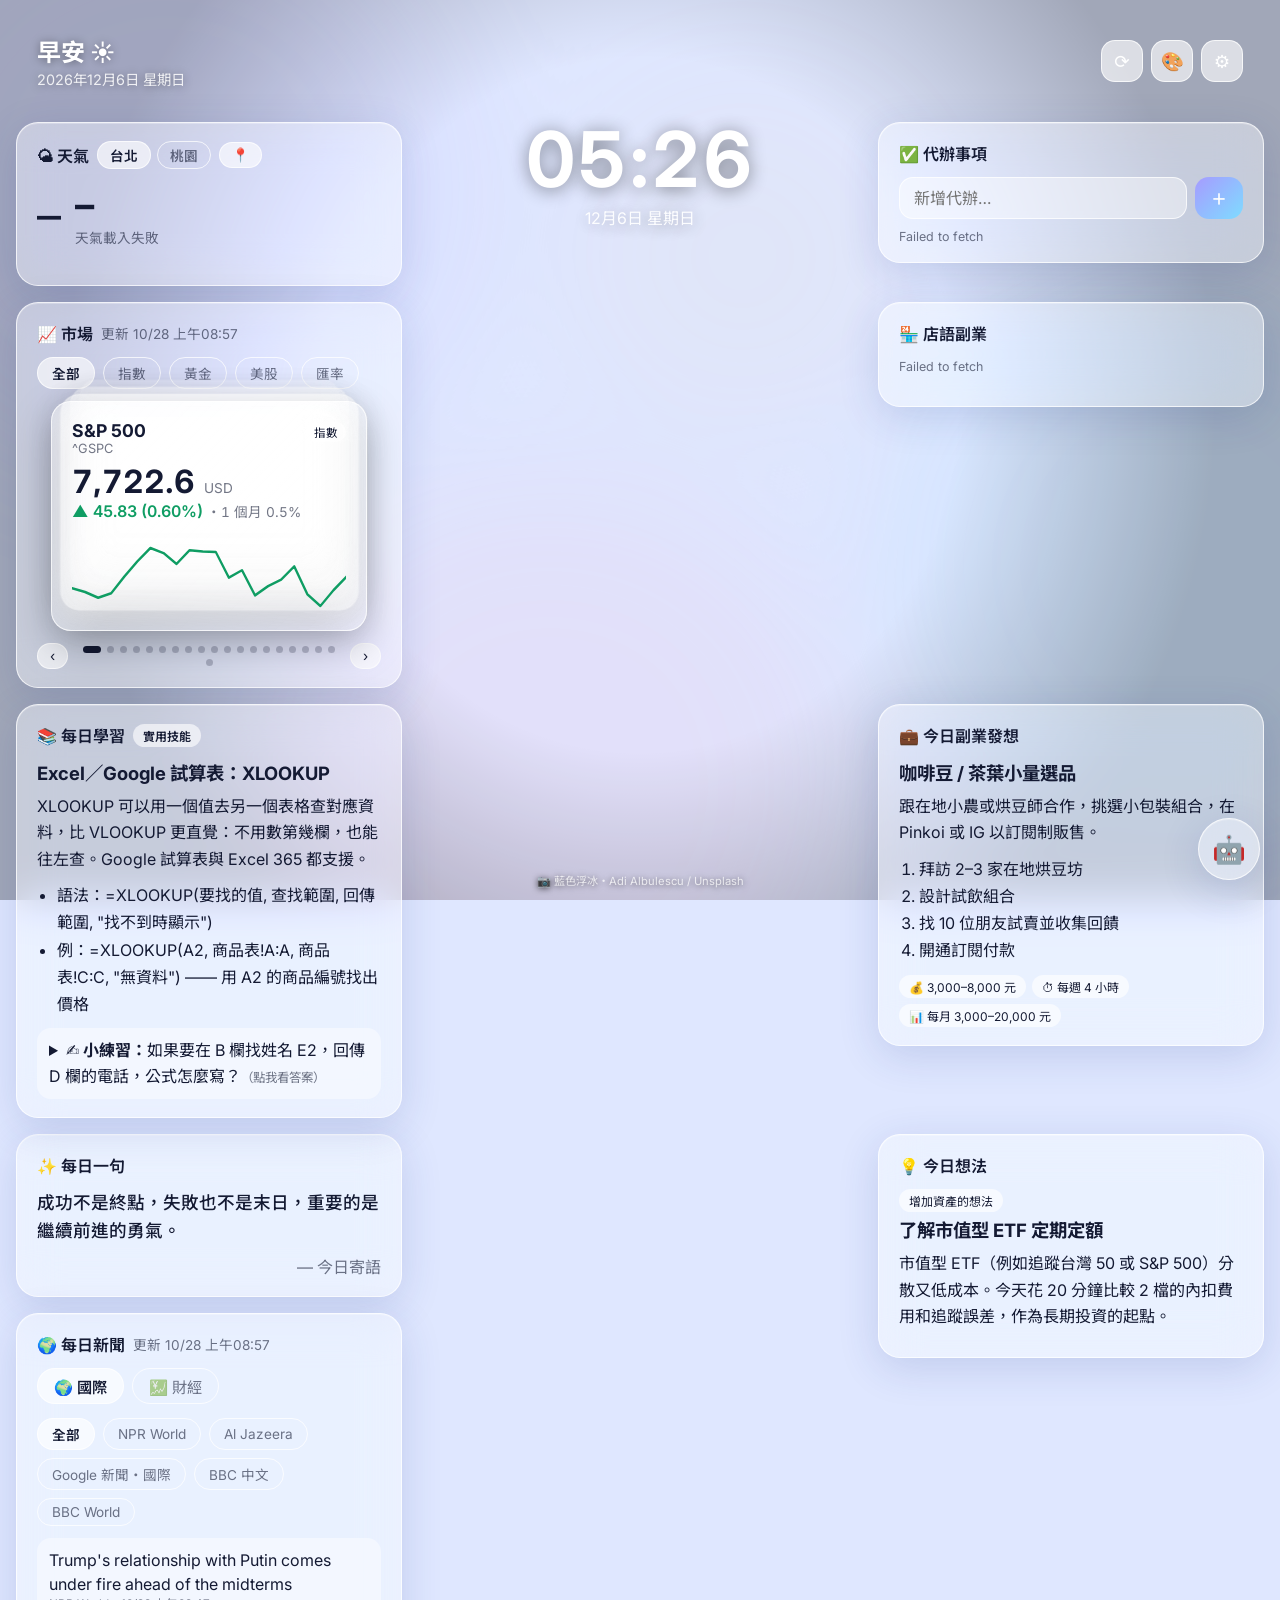
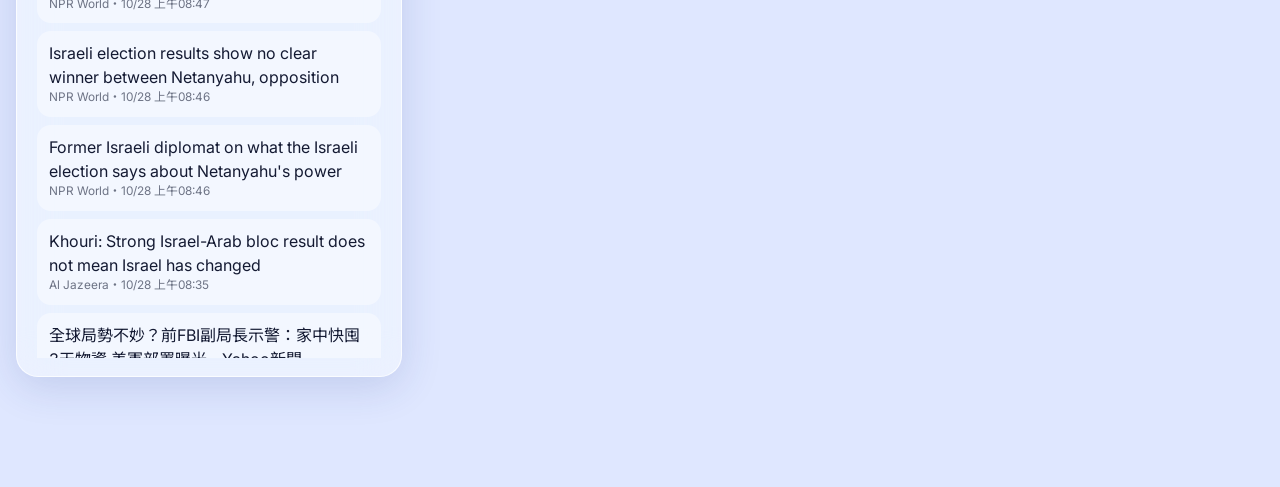
==== index.html @ 13456382 "設定可切換 AI 助手模型，Actions 可用 CLAUDE_MODEL 變數指定模型 Co-Authored-By: Claude Opus 5.5 <noreply@anthropic.com>" ====
<!doctype html>
<html lang="zh-Hant">
<head>
  <meta charset="utf-8">
  <meta name="viewport" content="width=device-width, initial-scale=1, viewport-fit=cover">
  <meta name="theme-color" content="#0f1630">
  <title>生活儀表板</title>
  <link rel="preconnect" href="https://fonts.googleapis.com">
  <link href="https://fonts.googleapis.com/css2?family=Noto+Sans+TC:wght@400;500;700&family=Inter:wght@400;600;700&display=swap" rel="stylesheet">
  <link rel="stylesheet" href="assets/style.css">
  <link rel="manifest" href="manifest.json">
  <meta name="apple-mobile-web-app-capable" content="yes">
  <meta name="apple-mobile-web-app-status-bar-style" content="black-translucent">
  <meta name="apple-mobile-web-app-title" content="生活儀表板">
  <link rel="apple-touch-icon" href="assets/icon.svg">
  <link rel="icon" href="assets/icon.svg" type="image/svg+xml">
  <script>
    // 先套用外觀，避免載入時閃爍
    try {
      const a = JSON.parse(localStorage.getItem("lifedash.appearance") || "{}");
      const d = document.documentElement;
      d.dataset.theme = a.theme || "auto";
      if (a.blur != null) d.style.setProperty("--blur", a.blur + "px");
      if (a.radius != null) d.style.setProperty("--radius", a.radius + "px");
      if (a.motion === false) d.dataset.motion = "off";
      if (a.hidden?.length) d.dataset.hidden = a.hidden.join(" ");
      d.dataset.layout = a.layout || "auto";
    } catch { document.documentElement.dataset.theme = "auto"; }
  </script>
</head>
<body>
  <div class="wall" id="wall" aria-hidden="true"></div>
  <div class="bg" aria-hidden="true"><span></span><span></span><span></span><span></span></div>

  <header class="topbar glass">
    <div>
      <div class="greet" id="greet">早安</div>
      <div class="date" id="today"></div>
    </div>
    <div class="top-actions">
      <button class="icon-btn" id="refreshBtn" title="重新整理">⟳</button>
      <button class="icon-btn" id="themeBtn" title="外觀">🎨</button>
      <button class="icon-btn" id="settingsBtn" title="設定">⚙</button>
    </div>
  </header>

  <main class="grid">
    <!-- 橫式版面中央留白：風景 + 時鐘 -->
    <section class="scene" id="scene">
      <div class="scene-inner">
        <div class="clock" id="clock"></div>
        <div class="scene-date" id="sceneDate"></div>
      </div>
      <a class="credit" id="credit" target="_blank" rel="noopener"></a>
    </section>
    <!-- 每日鼓勵 -->
    <section class="card glass span-2 quote-card" id="quoteCard">
      <div class="card-title">✨ 每日一句</div>
      <blockquote id="quoteText">載入中…</blockquote>
      <div class="quote-author" id="quoteAuthor"></div>
    </section>

    <!-- 天氣 -->
    <section class="card glass" id="weatherCard">
      <div class="card-title">🌤 天氣
        <span class="chips w-cities" id="cityTabs"></span>
        <button class="chip-btn" id="locBtn" title="使用目前位置">📍</button></div>
      <div class="weather-now">
        <div class="w-icon" id="wIcon">–</div>
        <div>
          <div class="w-temp" id="wTemp">–</div>
          <div class="muted" id="wDesc"></div>
        </div>
      </div>
      <div class="w-meta" id="wMeta"></div>
      <div class="w-days" id="wDays"></div>
    </section>

    <!-- 投資：重疊滑動卡片 -->
    <section class="card glass span-2 market-card">
      <div class="card-title">📈 市場 <span class="muted" id="marketTime"></span></div>
      <div class="chips" id="marketTabs"></div>
      <div class="deck" id="deck" tabindex="0" aria-label="市場卡片，左右滑動切換"></div>
      <div class="deck-nav">
        <button class="chip-btn" id="deckPrev">‹</button>
        <div class="dots" id="deckDots"></div>
        <button class="chip-btn" id="deckNext">›</button>
      </div>
    </section>

    <!-- 代辦事項 -->
    <section class="card glass todo-card">
      <div class="card-title">✅ 代辦事項 <span class="muted" id="todoMeta"></span></div>
      <form id="todoForm" class="todo-form">
        <input id="todoInput" placeholder="新增代辦…" autocomplete="off">
        <button type="submit">＋</button>
      </form>
      <ul class="todo-list" id="todoList"></ul>
      <div class="muted small" id="todoHint"></div>
    </section>

    <!-- 店語副業 -->
    <section class="card glass project-card" id="projectCard">
      <div class="card-title">🏪 店語副業 <span class="muted" id="projMeta"></span></div>
      <div id="projBody"><p class="muted">載入中…</p></div>
    </section>

    <!-- 副業 -->
    <section class="card glass" id="hustleCard">
      <div class="card-title">💼 今日副業發想</div>
      <h3 id="hustleTitle">–</h3>
      <p id="hustleSummary"></p>
      <ol class="steps" id="hustleSteps"></ol>
      <div class="tags" id="hustleTags"></div>
    </section>

    <!-- 每日學習 -->
    <section class="card glass learn-card" id="learnCard">
      <div class="card-title">📚 每日學習 <span class="badge" id="learnCat"></span></div>
      <h3 id="learnTitle">–</h3>
      <p id="learnContent"></p>
      <ul class="learn-ex" id="learnExamples"></ul>
      <details class="learn-practice" id="learnPractice" hidden>
        <summary><b>✍️ 小練習：</b><span id="learnQ"></span><span class="muted small">（點我看答案）</span></summary>
        <p id="learnA"></p>
      </details>
    </section>

    <!-- 每日想法 -->
    <section class="card glass" id="ideaCard">
      <div class="card-title">💡 今日想法</div>
      <div class="badge" id="ideaType"></div>
      <h3 id="ideaTitle">–</h3>
      <p id="ideaDetail"></p>
    </section>

    <!-- 新聞 -->
    <section class="card glass span-2 news-card">
      <div class="card-title">🌍 每日新聞 <span class="muted" id="newsTime"></span></div>
      <div class="chips news-cats" id="newsCats"></div>
      <ul class="brief" id="newsBrief"></ul>
      <div class="chips" id="newsTabs"></div>
      <ul class="news-list" id="newsList"></ul>
    </section>
  </main>

  <!-- AI 助手 -->
  <button class="fab glass" id="chatFab" title="AI 助手">🤖</button>
  <aside class="chat glass" id="chatPanel" aria-hidden="true">
    <div class="chat-head">
      <div><b>AI 助手</b> <span class="muted small" id="chatModel"></span></div>
      <div>
        <button class="chip-btn" id="chatClear" title="清除對話">清除</button>
        <button class="chip-btn" id="chatClose">✕</button>
      </div>
    </div>
    <div class="chat-log" id="chatLog"></div>
    <div class="chat-suggest" id="chatSuggest">
      <button>今天有什麼重要新聞？</button>
      <button>幫我新增代辦：週五前繳電費</button>
      <button>建立一個任務給其他 AI：整理本月支出</button>
      <button>黃金最近走勢如何？</button>
    </div>
    <form class="chat-form" id="chatForm">
      <textarea id="chatInput" rows="1" placeholder="問我任何事…（Enter 送出，Shift+Enter 換行）"></textarea>
      <button type="submit" id="chatSend">➤</button>
    </form>
  </aside>

  <!-- 設定 -->
  <dialog class="glass settings" id="settings">
    <form method="dialog" id="settingsForm">
      <h2>設定</h2>
      <p class="muted small">金鑰只存在這台裝置的瀏覽器（localStorage），不會上傳到 GitHub。請只在自己的裝置上使用。</p>
      <label>Anthropic API Key（AI 助手用）
        <input type="password" name="anthropicKey" placeholder="sk-ant-…" autocomplete="off"></label>
      <label>AI 助手模型
        <select name="model" id="modelSelect"></select></label>
      <label>GitHub Token（Fine-grained，需 life-tasks 的 Contents + Issues 讀寫權限）
        <input type="password" name="githubToken" placeholder="github_pat_…" autocomplete="off"></label>
      <label>GitHub 帳號
        <input name="owner"></label>
      <label>代辦 / 任務 Repo
        <input name="tasksRepo"></label>
      <label>天氣城市（例：台北、Tokyo）
        <input name="city"></label>
      <div class="row">
        <button value="cancel" class="ghost">取消</button>
        <button value="save" id="saveSettings">儲存</button>
      </div>
    </form>
  </dialog>

  <!-- 外觀 -->
  <dialog class="glass settings" id="appearance">
    <form method="dialog">
      <h2>🎨 外觀</h2>
      <p class="muted small">點選主題立即預覽，設定會記在這台裝置。</p>
      <div class="theme-grid" id="themeGrid"></div>
      <div class="range-row">玻璃模糊 <input type="range" id="blurRange" min="0" max="40" step="2"> <span id="blurVal"></span></div>
      <div class="range-row">卡片圓角 <input type="range" id="radiusRange" min="6" max="32" step="2"> <span id="radiusVal"></span></div>
      <div class="toggle-row">背景流動動畫 <input type="checkbox" id="motionToggle"></div>
      <h3 style="margin:16px 0 4px;font-size:1rem">背景風景</h3>
      <div class="theme-grid wall-grid" id="wallGrid"></div>
      <h3 style="margin:16px 0 4px;font-size:1rem">版面</h3>
      <div class="chips" id="layoutChips">
        <button type="button" data-l="auto">自動（橫式中央留白）</button>
        <button type="button" data-l="grid">一般格狀</button>
      </div>
      <h3 style="margin:16px 0 4px;font-size:1rem">顯示區塊</h3>
      <div id="sectionToggles"></div>
      <div class="row">
        <button type="button" class="ghost" id="appearanceReset">恢復預設</button>
        <button value="close">完成</button>
      </div>
    </form>
  </dialog>

  <script type="module" src="assets/app.js"></script>
</body>
</html>
---- assets/style.css ----
/* ===== 主題（data-theme 由「外觀」設定切換） ===== */
:root, [data-theme="aurora"] {
  --bg: #0b1026; --text: #f3f5ff; --muted: rgba(235, 240, 255, .62);
  --glass: rgba(255, 255, 255, .09); --glass-strong: rgba(255, 255, 255, .16);
  --border: rgba(255, 255, 255, .22); --shadow: 0 10px 40px rgba(0, 0, 0, .28);
  --panel: rgba(20, 26, 60, .6);
  --up: #3ddc97; --down: #ff6b81; --accent: #8fb3ff;
  --blob1: #6a5cff; --blob2: #00c6ff; --blob3: #ff5fa2; --blob4: #ffb347;
  --radius: 22px; --blur: 22px;
}
[data-theme="frost"] {
  --bg: #dfe7ff; --text: #141a33; --muted: rgba(20, 26, 51, .6);
  --glass: rgba(255, 255, 255, .42); --glass-strong: rgba(255, 255, 255, .62);
  --border: rgba(255, 255, 255, .75); --shadow: 0 10px 40px rgba(40, 60, 140, .16);
  --panel: rgba(255, 255, 255, .7);
  --up: #0f9d63; --down: #d63355; --accent: #3b5bdb;
  --blob1: #a69bff; --blob2: #7fdcff; --blob3: #ffa6c9; --blob4: #ffd59a;
}
[data-theme="sunset"] {
  --bg: #2a0f2e; --text: #fff4ec; --muted: rgba(255, 236, 225, .65);
  --glass: rgba(255, 220, 200, .10); --glass-strong: rgba(255, 220, 200, .18);
  --border: rgba(255, 210, 190, .25); --shadow: 0 10px 40px rgba(40, 0, 20, .35);
  --panel: rgba(60, 20, 50, .6);
  --up: #7ef0b0; --down: #ff7a8a; --accent: #ffc58f;
  --blob1: #ff6a3d; --blob2: #ff2e7e; --blob3: #ffb703; --blob4: #9b5de5;
}
[data-theme="ocean"] {
  --bg: #021c2b; --text: #eafcff; --muted: rgba(220, 245, 255, .62);
  --glass: rgba(180, 240, 255, .08); --glass-strong: rgba(180, 240, 255, .15);
  --border: rgba(170, 235, 255, .22); --shadow: 0 10px 40px rgba(0, 10, 25, .4);
  --panel: rgba(5, 40, 60, .62);
  --up: #4cf0b8; --down: #ff7f96; --accent: #7fe3ff;
  --blob1: #0077b6; --blob2: #00b4d8; --blob3: #2ec4b6; --blob4: #90e0ef;
}
[data-theme="forest"] {
  --bg: #0d1f14; --text: #f0fff3; --muted: rgba(225, 250, 230, .62);
  --glass: rgba(200, 255, 210, .08); --glass-strong: rgba(200, 255, 210, .15);
  --border: rgba(190, 250, 200, .22); --shadow: 0 10px 40px rgba(0, 15, 5, .4);
  --panel: rgba(15, 45, 25, .62);
  --up: #8ef59b; --down: #ff8a80; --accent: #b5f28c;
  --blob1: #2d6a4f; --blob2: #52b788; --blob3: #d4a373; --blob4: #95d5b2;
}
[data-theme="sakura"] {
  --bg: #fde8ef; --text: #3a1f2b; --muted: rgba(58, 31, 43, .6);
  --glass: rgba(255, 255, 255, .45); --glass-strong: rgba(255, 255, 255, .65);
  --border: rgba(255, 255, 255, .8); --shadow: 0 10px 40px rgba(160, 60, 100, .15);
  --panel: rgba(255, 245, 250, .78);
  --up: #138a5e; --down: #c9184a; --accent: #d6336c;
  --blob1: #ffafcc; --blob2: #cdb4db; --blob3: #ffc8dd; --blob4: #bde0fe;
}
[data-theme="mono"] {
  --bg: #0a0a0a; --text: #f5f5f5; --muted: rgba(245, 245, 245, .55);
  --glass: rgba(255, 255, 255, .06); --glass-strong: rgba(255, 255, 255, .12);
  --border: rgba(255, 255, 255, .16); --shadow: 0 10px 40px rgba(0, 0, 0, .5);
  --panel: rgba(25, 25, 25, .7);
  --up: #9be7a5; --down: #ff9c9c; --accent: #e0e0e0;
  --blob1: #3a3a3a; --blob2: #5a5a5a; --blob3: #2a2a2a; --blob4: #777;
}
[data-theme="cyber"] {
  --bg: #07010f; --text: #f4ecff; --muted: rgba(230, 215, 255, .62);
  --glass: rgba(190, 120, 255, .08); --glass-strong: rgba(190, 120, 255, .16);
  --border: rgba(0, 255, 240, .28); --shadow: 0 0 30px rgba(140, 0, 255, .25);
  --panel: rgba(25, 5, 45, .65);
  --up: #00ffa3; --down: #ff2079; --accent: #00f0ff;
  --blob1: #7b2ff7; --blob2: #00f0ff; --blob3: #ff2079; --blob4: #f9f871;
}
/* 「跟隨系統」：淺色模式時用 frost */
@media (prefers-color-scheme: light) {
  [data-theme="auto"] {
    --bg: #dfe7ff; --text: #141a33; --muted: rgba(20, 26, 51, .6);
    --glass: rgba(255, 255, 255, .42); --glass-strong: rgba(255, 255, 255, .62);
    --border: rgba(255, 255, 255, .75); --shadow: 0 10px 40px rgba(40, 60, 140, .16);
    --panel: rgba(255, 255, 255, .7);
    --up: #0f9d63; --down: #d63355; --accent: #3b5bdb;
    --blob1: #a69bff; --blob2: #7fdcff; --blob3: #ffa6c9; --blob4: #ffd59a;
  }
}

* { box-sizing: border-box; }
html, body { margin: 0; }
body {
  font-family: "Inter", "Noto Sans TC", system-ui, sans-serif;
  color: var(--text);
  background: var(--bg);
  min-height: 100vh;
  overflow-x: hidden;
  padding: max(16px, env(safe-area-inset-top)) max(16px, env(safe-area-inset-right)) 110px max(16px, env(safe-area-inset-left));
  transition: background .4s;
}
button, input, textarea { font: inherit; color: inherit; }

/* 動態背景光暈 */
.bg { position: fixed; inset: 0; z-index: -1; overflow: hidden; }
.bg span {
  position: absolute; width: 46vmax; height: 46vmax; border-radius: 50%;
  filter: blur(70px); opacity: .55; animation: float 22s ease-in-out infinite alternate;
}
.bg span:nth-child(1) { background: var(--blob1); top: -12%; left: -10%; }
.bg span:nth-child(2) { background: var(--blob2); top: 30%; right: -15%; animation-delay: -6s; }
.bg span:nth-child(3) { background: var(--blob3); bottom: -20%; left: 20%; animation-delay: -12s; }
.bg span:nth-child(4) { background: var(--blob4); top: 10%; left: 45%; width: 26vmax; height: 26vmax; opacity: .35; animation-delay: -3s; }
@keyframes float {
  0% { transform: translate(0, 0) scale(1); }
  100% { transform: translate(6vw, 4vh) scale(1.12); }
}
@media (prefers-reduced-motion: reduce) { .bg span { animation: none; } }

.glass {
  background: var(--glass);
  border: 1px solid var(--border);
  box-shadow: var(--shadow), inset 0 1px 0 rgba(255,255,255,.25);
  backdrop-filter: blur(var(--blur)) saturate(160%);
  -webkit-backdrop-filter: blur(var(--blur)) saturate(160%);
  border-radius: var(--radius);
}

.topbar {
  max-width: 1200px; margin: 0 auto 16px; padding: 16px 20px;
  display: flex; justify-content: space-between; align-items: center;
}
.greet { font-size: 1.5rem; font-weight: 700; }
.date { color: var(--muted); font-size: .9rem; }
.top-actions { display: flex; gap: 8px; }
.icon-btn {
  width: 42px; height: 42px; border-radius: 14px; border: 1px solid var(--border);
  background: var(--glass-strong); cursor: pointer; font-size: 1.15rem;
}
.icon-btn:hover, .chip-btn:hover { filter: brightness(1.15); }

.grid {
  max-width: 1200px; margin: 0 auto;
  display: grid; gap: 16px;
  grid-template-columns: repeat(3, minmax(0, 1fr));
  grid-auto-flow: row dense;
}
.span-2 { grid-column: span 2; }
/* 大螢幕：4 欄；電腦：3 欄；平板：2 欄；手機：1 欄 */
@media (min-width: 1500px) {
  .grid, .topbar { max-width: 1560px; }
  .grid { grid-template-columns: repeat(4, minmax(0, 1fr)); }
  .market-card, .news-card { grid-column: span 2; }
}
@media (max-width: 1100px) { .grid { grid-template-columns: repeat(2, minmax(0, 1fr)); } }
@media (max-width: 680px) { .grid { grid-template-columns: 1fr; } .span-2 { grid-column: auto; } }
/* 觸控裝置：加大點擊範圍 */
@media (pointer: coarse) {
  .chip-btn, .chips button { padding: 8px 16px; }
  .todo-list input[type=checkbox] { width: 22px; height: 22px; }
  .deck { height: 250px; }
}
/* 平板橫向 / 小筆電：對話視窗稍大 */
@media (min-width: 768px) and (max-width: 1366px) { .chat { width: min(480px, calc(100vw - 40px)); } }

.card { padding: 18px 20px; min-width: 0; }
.card-title { font-weight: 600; margin-bottom: 12px; display: flex; align-items: center; gap: 8px; flex-wrap: wrap; }
.card h3 { margin: 4px 0 8px; font-size: 1.15rem; }
.card p { margin: 0 0 10px; line-height: 1.65; }
.muted { color: var(--muted); font-weight: 400; font-size: .85rem; }
.small { font-size: .78rem; }

.chip-btn {
  border: 1px solid var(--border); background: var(--glass-strong);
  border-radius: 999px; padding: 4px 12px; cursor: pointer; font-size: .85rem;
}
.chips { display: flex; gap: 8px; flex-wrap: wrap; margin-bottom: 12px; }
.chips button {
  border: 1px solid var(--border); background: transparent; border-radius: 999px;
  padding: 5px 14px; cursor: pointer; font-size: .85rem; color: var(--muted);
}
.chips button.active { background: var(--glass-strong); color: var(--text); font-weight: 600; }

/* 每日一句 */
.quote-card blockquote { margin: 0; font-size: 1.35rem; line-height: 1.6; font-weight: 500; }
.quote-author { color: var(--muted); margin-top: 8px; text-align: right; }

/* 天氣 */
.weather-now { display: flex; align-items: center; gap: 14px; }
.w-icon { font-size: 3rem; }
.w-temp { font-size: 2.4rem; font-weight: 700; }
.w-meta { display: flex; gap: 14px; flex-wrap: wrap; color: var(--muted); font-size: .85rem; margin: 10px 0; }
.w-days { display: grid; grid-template-columns: repeat(5, 1fr); gap: 6px; }
.w-day { text-align: center; padding: 8px 2px; border-radius: 14px; background: var(--glass); font-size: .8rem; }
.w-day b { display: block; font-size: 1.2rem; margin: 2px 0; }

/* 市場：重疊卡片 */
.deck { position: relative; height: 230px; perspective: 1200px; touch-action: pan-y; outline: none; user-select: none; }
.mcard {
  position: absolute; inset: 0 8% 0 8%;
  padding: 18px 20px; border-radius: 20px;
  background: linear-gradient(135deg, rgba(255,255,255,.28), rgba(255,255,255,.08));
  border: 1px solid var(--border);
  backdrop-filter: blur(16px); -webkit-backdrop-filter: blur(16px);
  box-shadow: 0 14px 40px rgba(0,0,0,.25);
  transition: transform .45s cubic-bezier(.2,.8,.2,1), opacity .45s;
  cursor: grab; display: flex; flex-direction: column;
}
.mcard > * { transition: opacity .3s; }
.mcard:not(.top) > * { opacity: 0; }
.mcard:not(.top) { background: var(--glass-strong); }
.mcard.dragging { transition: none; cursor: grabbing; }
.mcard .m-head { display: flex; justify-content: space-between; align-items: baseline; gap: 8px; }
.mcard .m-name { font-weight: 700; font-size: 1.1rem; }
.mcard .m-sym { color: var(--muted); font-size: .8rem; }
.mcard .m-price { font-size: 2rem; font-weight: 700; margin-top: 6px; font-variant-numeric: tabular-nums; }
.mcard .m-chg { font-weight: 600; font-variant-numeric: tabular-nums; }
.up { color: var(--up); } .down { color: var(--down); }
.mcard svg { margin-top: auto; width: 100%; height: 70px; }
.mcard .m-group { font-size: .72rem; padding: 2px 8px; border-radius: 999px; background: var(--glass-strong); }
.deck-nav { display: flex; justify-content: center; align-items: center; gap: 12px; margin-top: 12px; }
.dots { display: flex; gap: 6px; flex-wrap: wrap; justify-content: center; }
.dots i { width: 7px; height: 7px; border-radius: 50%; background: var(--muted); opacity: .4; }
.dots i.on { opacity: 1; background: var(--text); width: 18px; border-radius: 4px; }

/* 代辦 */
.todo-form { display: flex; gap: 8px; margin-bottom: 10px; }
.todo-form input {
  flex: 1; min-width: 0; padding: 10px 14px; border-radius: 14px;
  border: 1px solid var(--border); background: var(--glass); outline: none;
}
.todo-form button, .chat-form button, .settings .row button {
  border: none; border-radius: 14px; padding: 0 16px; cursor: pointer; font-weight: 700;
  background: linear-gradient(135deg, var(--blob1), var(--blob2)); color: #fff;
}
.todo-list { list-style: none; margin: 0; padding: 0; max-height: 330px; overflow: auto; }
.todo-list li {
  display: flex; align-items: flex-start; gap: 10px; padding: 9px 6px;
  border-bottom: 1px solid rgba(255,255,255,.1);
}
.todo-list li.done .t-title { text-decoration: line-through; opacity: .5; }
.todo-list input[type=checkbox] { width: 18px; height: 18px; margin-top: 3px; accent-color: var(--accent); }
.t-meta { font-size: .74rem; color: var(--muted); }
.prio-high { color: var(--down); } .prio-medium { color: var(--blob4); }

/* 副業 / 想法 */
.steps { margin: 0 0 10px; padding-left: 20px; line-height: 1.7; }
.tags { display: flex; gap: 6px; flex-wrap: wrap; }
.tags span, .badge {
  font-size: .75rem; padding: 3px 10px; border-radius: 999px; background: var(--glass-strong);
  display: inline-block;
}

/* 新聞 */
.brief { margin: 0 0 14px; padding-left: 20px; line-height: 1.7; }
.news-list { list-style: none; margin: 0; padding: 0; display: grid; gap: 8px; max-height: 420px; overflow: auto; }
.news-list a {
  display: block; padding: 10px 12px; border-radius: 14px; background: var(--glass);
  color: inherit; text-decoration: none; line-height: 1.5;
}
.news-list a:hover { background: var(--glass-strong); }
.news-list .n-meta { font-size: .74rem; color: var(--muted); }

/* AI 對話 */
.fab {
  position: fixed; right: 20px; bottom: 20px; width: 62px; height: 62px; border-radius: 50%;
  font-size: 1.7rem; cursor: pointer; z-index: 20;
}
.chat {
  position: fixed; right: 20px; bottom: 96px; z-index: 30;
  width: min(440px, calc(100vw - 32px)); height: min(640px, calc(100vh - 130px));
  display: flex; flex-direction: column; padding: 12px;
  background: var(--panel);
  transform: translateY(20px) scale(.97); opacity: 0; pointer-events: none;
  transition: transform .25s, opacity .25s;
}
.chat.open { transform: none; opacity: 1; pointer-events: auto; }
@media (max-width: 640px) { .chat { right: 16px; bottom: 90px; } }
.chat-head { display: flex; justify-content: space-between; align-items: center; padding: 4px 6px 10px; gap: 6px; }
.chat-log { flex: 1; overflow: auto; display: flex; flex-direction: column; gap: 10px; padding: 4px; }
.msg { padding: 10px 14px; border-radius: 16px; line-height: 1.6; max-width: 88%; white-space: pre-wrap; word-break: break-word; }
.msg.user { align-self: flex-end; background: linear-gradient(135deg, var(--blob1), var(--blob2)); color: #fff; }
.msg.ai { align-self: flex-start; background: var(--glass-strong); }
.msg.tool { align-self: flex-start; font-size: .78rem; color: var(--muted); background: transparent; padding: 2px 6px; }
.msg.ai a { color: var(--accent); }
.chat-suggest { display: flex; gap: 6px; flex-wrap: wrap; padding: 6px 2px; }
.chat-suggest button {
  border: 1px solid var(--border); background: var(--glass); border-radius: 999px;
  padding: 4px 10px; font-size: .78rem; cursor: pointer;
}
.chat-form { display: flex; gap: 8px; padding-top: 8px; }
.chat-form textarea {
  flex: 1; min-width: 0; resize: none; max-height: 140px; padding: 10px 14px; border-radius: 14px;
  border: 1px solid var(--border); background: var(--glass); outline: none;
}

/* 設定 */
.settings { width: min(480px, calc(100vw - 32px)); padding: 22px; color: var(--text); background: var(--panel); }
.settings::backdrop { background: rgba(0,0,0,.35); backdrop-filter: blur(4px); }
.settings h2 { margin: 0 0 6px; }
.settings label { display: block; font-size: .85rem; margin: 12px 0 0; }
.settings input, .settings select {
  display: block; width: 100%; margin-top: 4px; padding: 9px 12px; border-radius: 12px;
  border: 1px solid var(--border); background: var(--glass); outline: none;
}
.settings .row { display: flex; justify-content: flex-end; gap: 8px; margin-top: 18px; }
.settings .row button { padding: 9px 18px; }
.settings .row .ghost { background: var(--glass-strong); color: var(--text); }

.skeleton { opacity: .5; }

/* 外觀設定 */
.theme-grid { display: grid; grid-template-columns: repeat(auto-fill, minmax(120px, 1fr)); gap: 10px; margin-top: 12px; }
.theme-opt {
  border: 2px solid transparent; border-radius: 16px; padding: 0; cursor: pointer; overflow: hidden;
  background: none; text-align: left;
}
.theme-opt.active { border-color: var(--accent); }
.theme-opt .sw { height: 64px; position: relative; }
.theme-opt .sw i { position: absolute; inset: 14px 14px auto auto; width: 44px; height: 26px; border-radius: 8px;
  background: rgba(255,255,255,.25); border: 1px solid rgba(255,255,255,.5); backdrop-filter: blur(4px); }
.theme-opt span { display: block; padding: 6px 10px; font-size: .82rem; background: var(--glass-strong); }
.range-row { display: flex; align-items: center; gap: 10px; margin-top: 14px; font-size: .85rem; }
.range-row input { flex: 1; accent-color: var(--accent); }
.toggle-row { display: flex; align-items: center; justify-content: space-between; margin-top: 12px; font-size: .85rem; }
[data-motion="off"] .bg span { animation: none; }
[data-hidden~="weather"] #weatherCard, [data-hidden~="hustle"] #hustleCard, [data-hidden~="idea"] #ideaCard,
[data-hidden~="quote"] #quoteCard, [data-hidden~="news"] .news-card, [data-hidden~="markets"] .market-card,
[data-hidden~="todo"] .todo-card { display: none; }
.settings input[type=checkbox], .settings input[type=range] { display: inline-block; width: auto; margin: 0; padding: 0; }
.settings input[type=range] { flex: 1; }
.settings input[type=checkbox] { width: 20px; height: 20px; accent-color: var(--accent); }

/* ===== 風景桌布 ===== */
.wall { position: fixed; inset: 0; z-index: -2; background: var(--bg) center / cover no-repeat; transition: background-image .6s; }
.wall::after { /* 邊緣加暗，讓兩側卡片文字清楚、中央保持通透 */
  content: ""; position: absolute; inset: 0;
  background: radial-gradient(ellipse 45% 70% at 50% 45%, transparent 0 55%, rgba(0,0,0,.28) 100%);
}
[data-wall="on"] .bg { opacity: .18; }

.scene { display: none; }
.scene-inner { position: sticky; top: 24px; text-align: center; color: #fff; text-shadow: 0 2px 18px rgba(0,0,0,.45); }
.clock { font-size: clamp(3rem, 6vw, 5.5rem); font-weight: 700; letter-spacing: .02em; font-variant-numeric: tabular-nums; line-height: 1; }
.scene-date { margin-top: 6px; font-size: 1rem; opacity: .9; }
.credit { position: fixed; left: 50%; bottom: 12px; transform: translateX(-50%); font-size: .7rem; color: rgba(255,255,255,.75);
  text-decoration: none; text-shadow: 0 1px 6px rgba(0,0,0,.6); white-space: nowrap; }
.credit:empty { display: none; }

/* ===== 橫式（平板橫放 / 電腦）：左右卡片、中央留白看風景 ===== */
@media (min-width: 1024px) and (orientation: landscape) {
  :root:not([data-layout="grid"]) .topbar,
  :root:not([data-layout="grid"]) .grid { max-width: none; }
  :root:not([data-layout="grid"]) .grid {
    grid-template-columns: minmax(300px, 1fr) minmax(220px, 1.15fr) minmax(300px, 1fr);
    grid-template-areas:
      "weather scene todo"
      "market  scene project"
      "learn   scene hustle"
      "quote   scene idea"
      "news    scene idea";
    align-items: start;
  }
  :root:not([data-layout="grid"]) .grid > .scene { grid-area: scene; display: block; align-self: stretch; }
  :root:not([data-layout="grid"]) .grid > #weatherCard { grid-area: weather; }
  :root:not([data-layout="grid"]) .grid > .market-card { grid-area: market; }
  :root:not([data-layout="grid"]) .grid > #quoteCard { grid-area: quote; }
  :root:not([data-layout="grid"]) .grid > .news-card { grid-area: news; }
  :root:not([data-layout="grid"]) .grid > .todo-card { grid-area: todo; }
  :root:not([data-layout="grid"]) .grid > #hustleCard { grid-area: hustle; }
  :root:not([data-layout="grid"]) .grid > .project-card { grid-area: project; }
  :root:not([data-layout="grid"]) .grid > .learn-card { grid-area: learn; }
  :root:not([data-layout="grid"]) .grid > #ideaCard { grid-area: idea; }
  :root:not([data-layout="grid"]) .quote-card blockquote { font-size: 1.1rem; }
  :root:not([data-layout="grid"]) .mcard { inset: 0 4%; }
  :root:not([data-layout="grid"]) .topbar { background: transparent; border-color: transparent; box-shadow: none;
    backdrop-filter: none; -webkit-backdrop-filter: none; color: #fff; text-shadow: 0 1px 10px rgba(0,0,0,.4); }
  :root:not([data-layout="grid"]) .topbar .date { color: rgba(255,255,255,.85); }
}
@media (min-width: 1600px) and (orientation: landscape) {
  :root:not([data-layout="grid"]) .grid { grid-template-columns: minmax(340px, 1fr) minmax(320px, 1.4fr) minmax(340px, 1fr); }
}
.wall-grid .sw { background-size: cover !important; background-position: center !important; }

/* ===== 店語副業 ===== */
.w-cities { margin: 0; gap: 6px; }
.w-cities button { padding: 3px 12px; }
.proj { padding: 12px 0; border-top: 1px solid rgba(255,255,255,.12); }
.proj:first-child { border-top: none; padding-top: 0; }
.proj.paused > :not(.p-head) { opacity: .75; }
.p-head { display: flex; align-items: center; gap: 8px; flex-wrap: wrap; margin-bottom: 8px; }
.p-links { margin-left: auto; display: flex; gap: 10px; font-size: .8rem; }
.p-links a, .ai-list a { color: var(--accent); text-decoration: none; }
.badge.on { color: var(--up); }
.badge.warn { color: var(--down); }
.p-metrics { display: grid; grid-template-columns: repeat(auto-fit, minmax(90px, 1fr)); gap: 8px; margin-bottom: 8px; }
.p-metric { background: var(--glass); border-radius: 14px; padding: 8px 10px; }
.p-metric b { font-size: 1.35rem; font-variant-numeric: tabular-nums; }
.p-metric small { color: var(--muted); margin-left: 3px; }
.pbar { height: 6px; border-radius: 3px; background: var(--glass-strong); overflow: hidden; margin: 6px 0; }
.pbar i { display: block; height: 100%; border-radius: 3px; background: linear-gradient(90deg, var(--blob1), var(--blob2)); }
.p-plan { margin-bottom: 6px; }
.p-row { display: flex; justify-content: space-between; align-items: baseline; gap: 8px; flex-wrap: wrap; }
.p-sub { margin-top: 8px; }
.proj .todo-list { max-height: none; }
.proj details { margin-top: 6px; }
.proj summary { cursor: pointer; }
.ai-list { margin: 6px 0 0; padding-left: 18px; line-height: 1.8; font-size: .88rem; }
[data-hidden~="project"] .project-card { display: none; }

/* ===== 每日學習 ===== */
.learn-ex { margin: 0 0 10px; padding-left: 20px; line-height: 1.7; }
.learn-practice { background: var(--glass); border-radius: 14px; padding: 10px 12px; }
.learn-practice summary { cursor: pointer; line-height: 1.6; }
.learn-practice p { margin: 8px 0 0; }
[data-hidden~="learn"] .learn-card { display: none; }
.news-cats button { font-size: .95rem; padding: 6px 16px; }
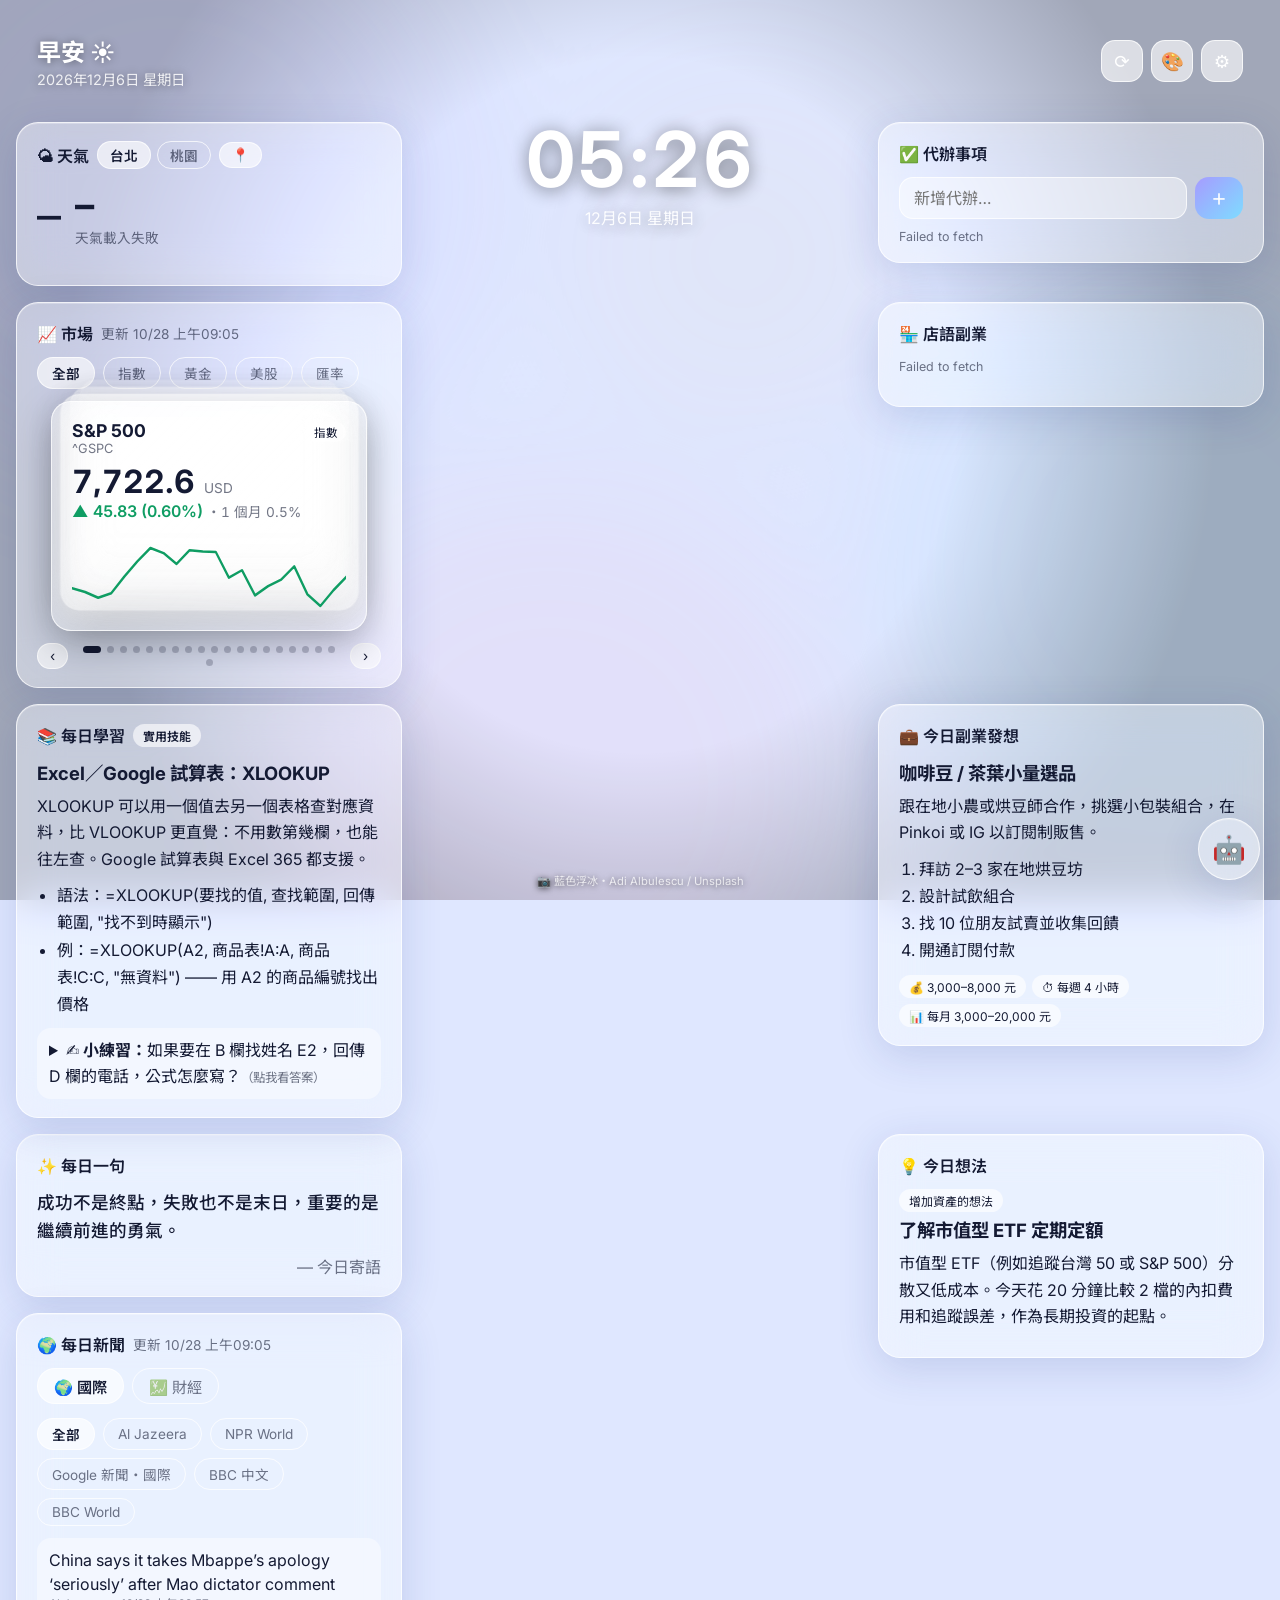
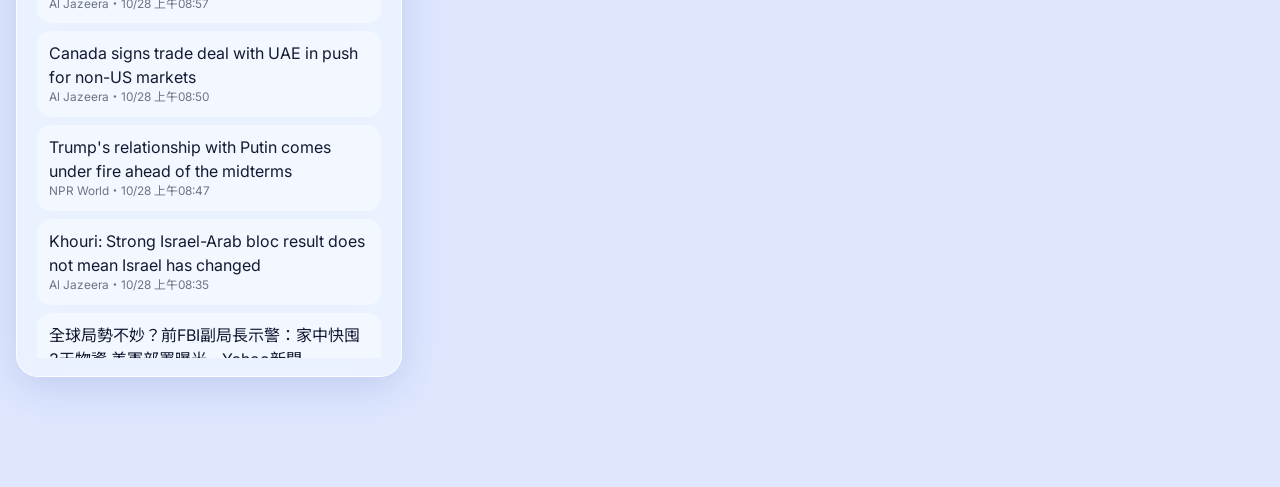
==== commit 6dd0bb56: "瀏覽器快取到舊檔案導致無法啟動時，顯示重新載入提示 Co-Authored-By: Claude Opus 5.5 <noreply@anthropic.com> Claude-Session: ht" ====
--- a/index.html
+++ b/index.html
@@ -216,6 +216,13 @@
     </form>
   </dialog>
 
+  <div class="reload-banner glass" id="reloadBanner" hidden>
+    網站剛更新，部分檔案還是舊的。<button onclick="location.reload()">重新載入</button>
+  </div>
+  <script>
+    // 主程式沒有在 6 秒內啟動（多半是瀏覽器快取了舊檔案），就顯示重新載入提示
+    setTimeout(() => { if (!window.__appReady) document.getElementById("reloadBanner").hidden = false; }, 6000);
+  </script>
   <script type="module" src="assets/app.js"></script>
 </body>
 </html>
--- a/assets/style.css
+++ b/assets/style.css
@@ -403,3 +403,9 @@
 .learn-practice p { margin: 8px 0 0; }
 [data-hidden~="learn"] .learn-card { display: none; }
 .news-cats button { font-size: .95rem; padding: 6px 16px; }
+
+.reload-banner { position: fixed; top: 12px; left: 50%; transform: translateX(-50%); z-index: 50; padding: 10px 16px;
+  display: flex; align-items: center; gap: 10px; font-size: .9rem; background: var(--panel); }
+.reload-banner[hidden] { display: none; }
+.reload-banner button { border: none; border-radius: 10px; padding: 6px 12px; cursor: pointer; font-weight: 700; color: #fff;
+  background: linear-gradient(135deg, var(--blob1), var(--blob2)); }
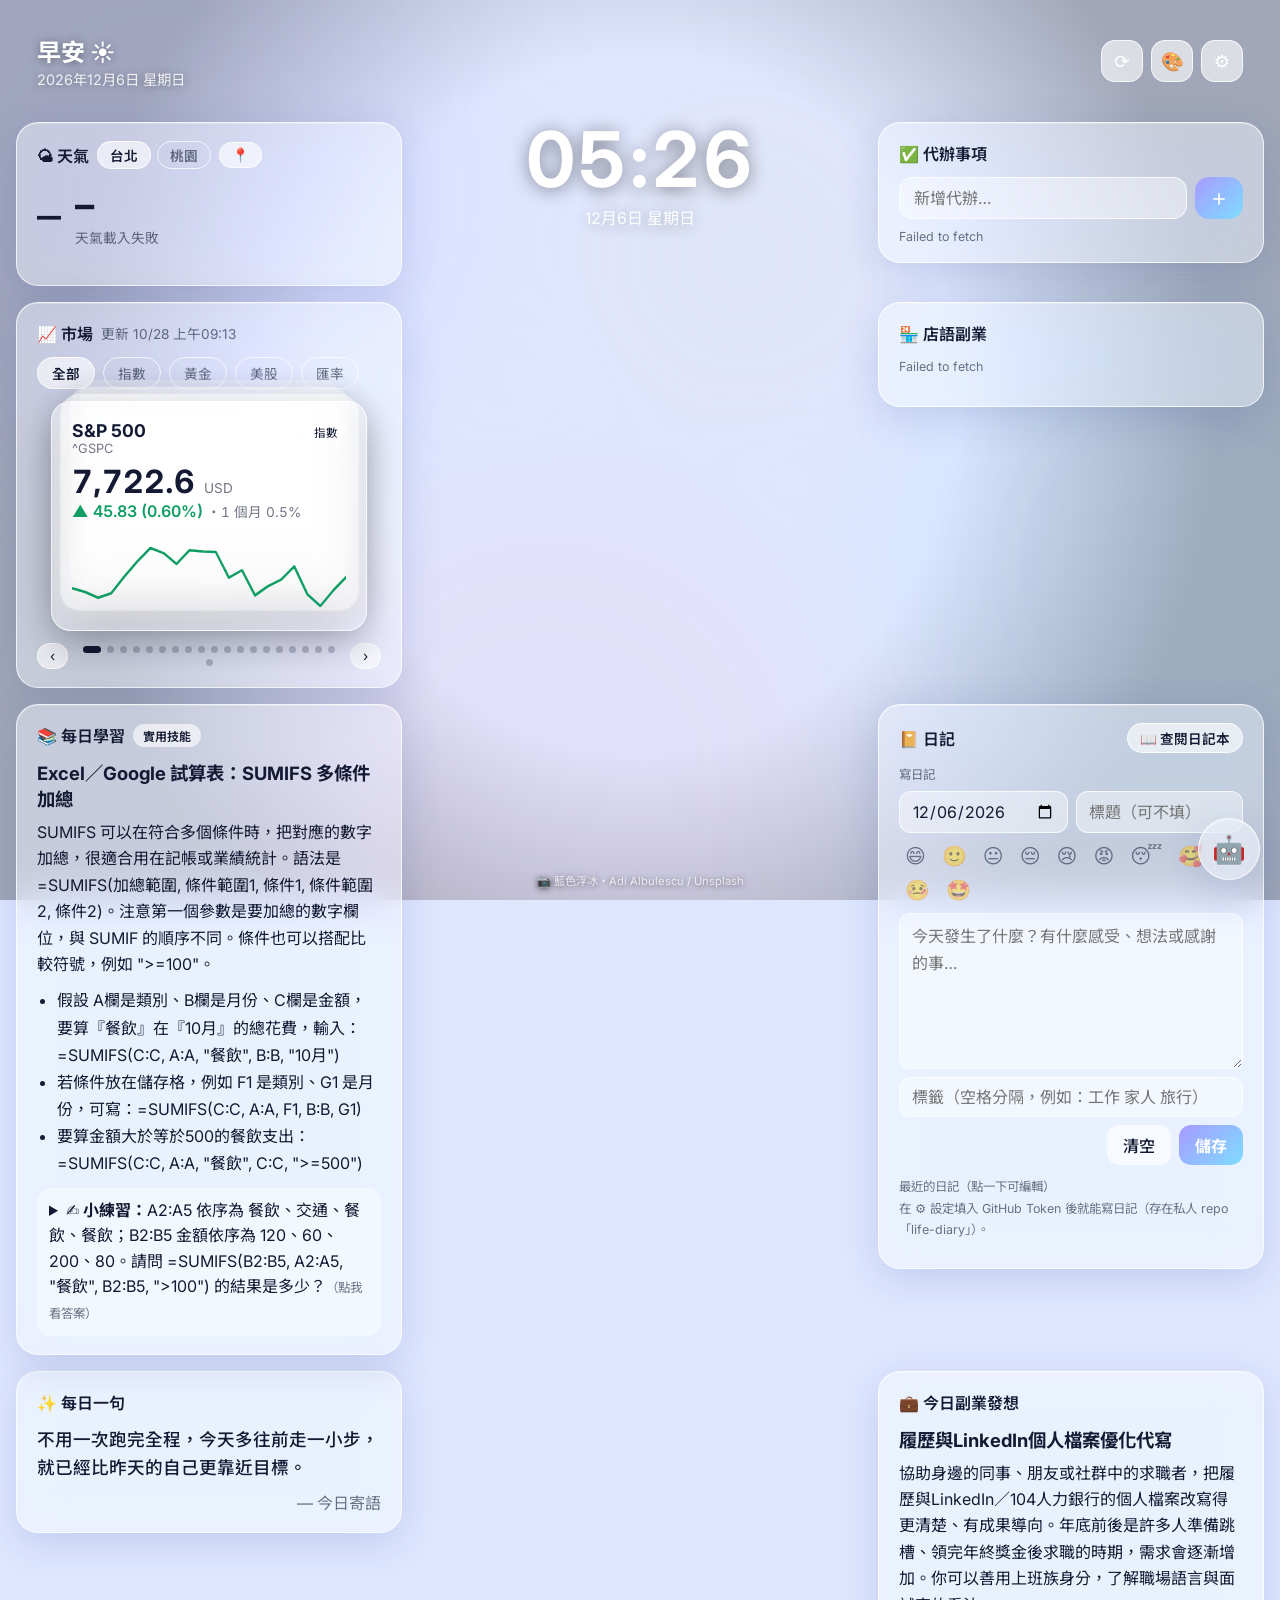
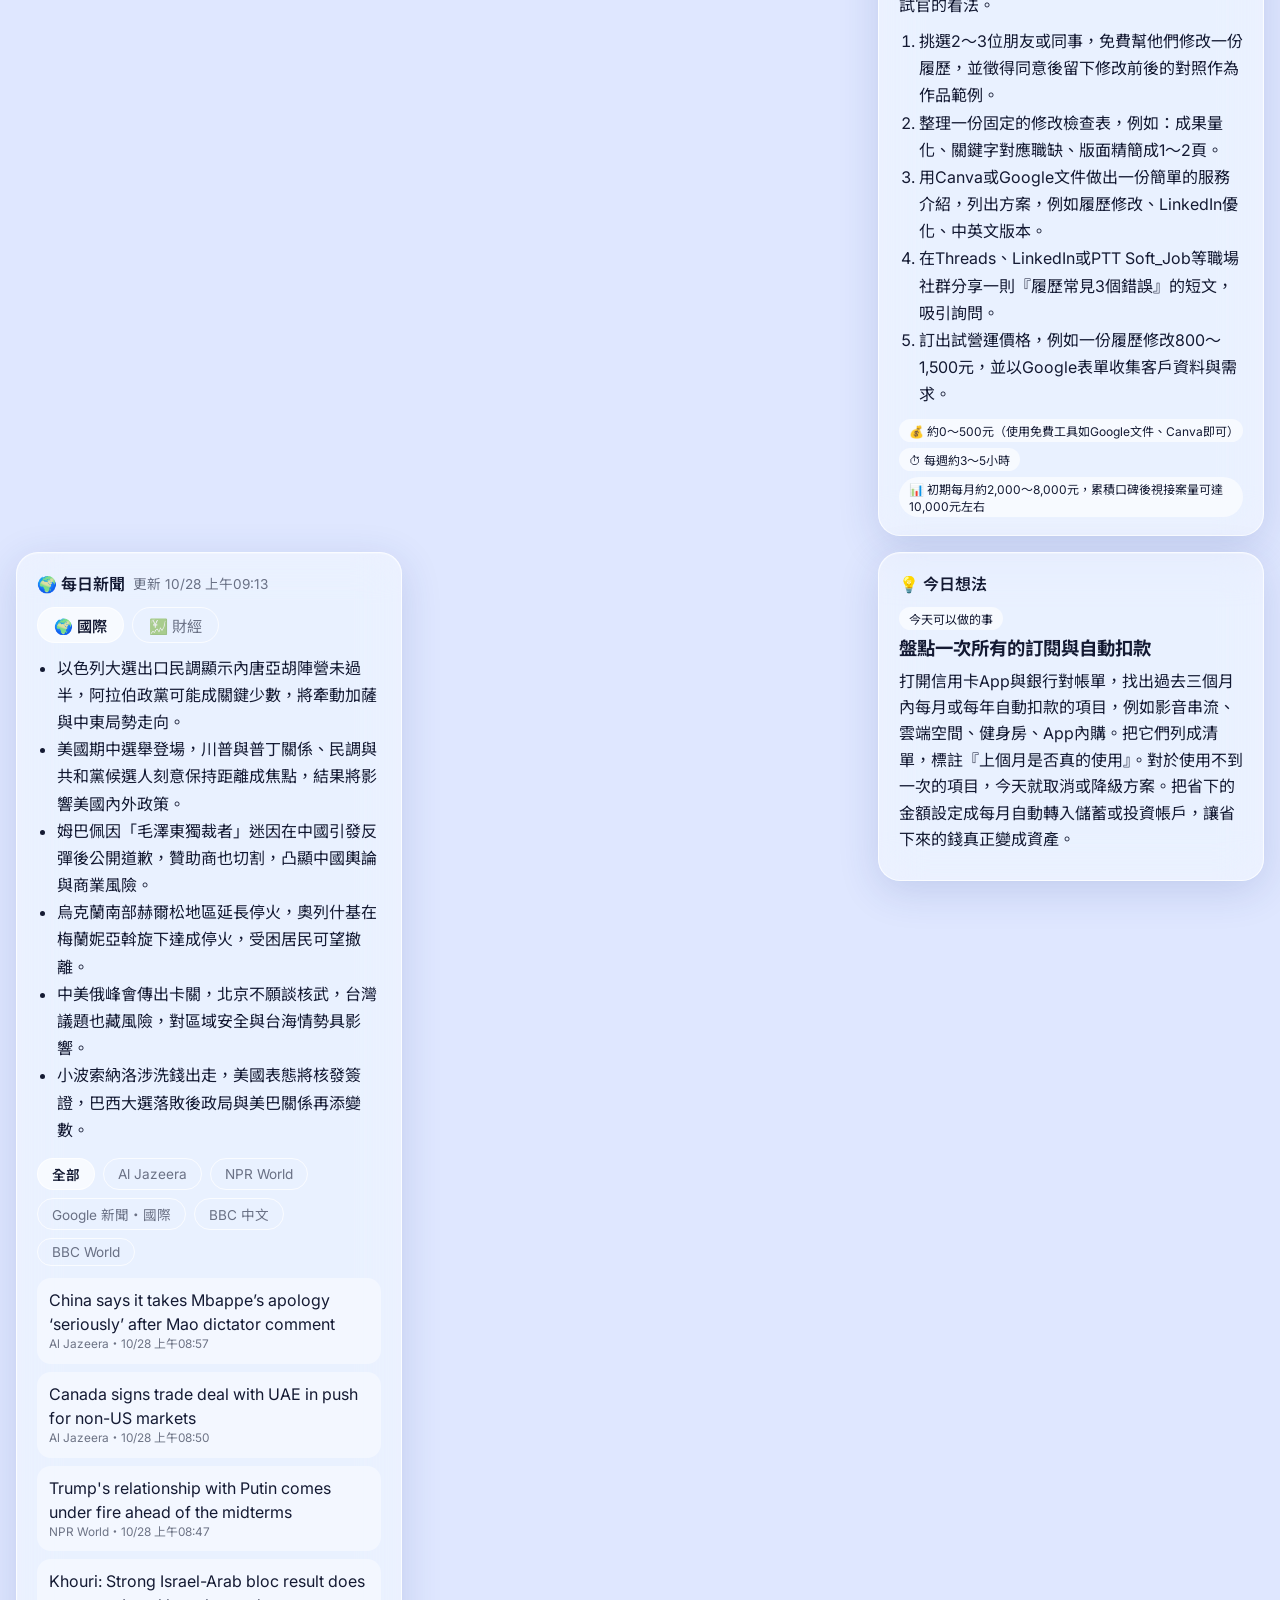
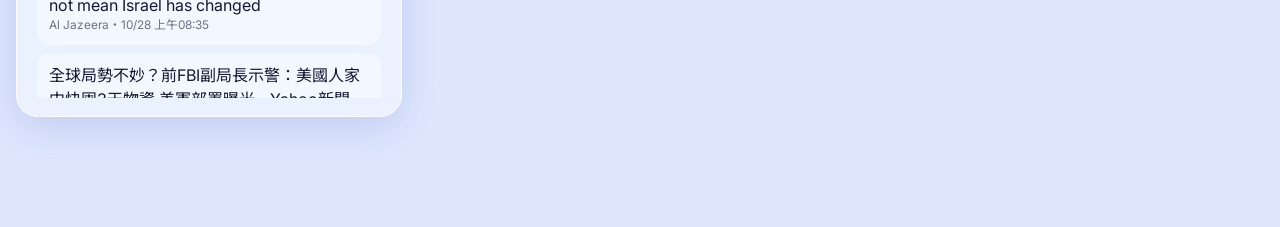
==== commit f577b852: "新增日記：寫日記、心情標籤、日記本月曆查閱與搜尋，存在私人 repo life-diary Co-Authored-By: Claude Opus 5.5 <noreply@anthropic.com" ====
--- a/index.html
+++ b/index.html
@@ -105,6 +105,30 @@
       <div id="projBody"><p class="muted">載入中…</p></div>
     </section>
 
+    <!-- 日記 -->
+    <section class="card glass diary-card" id="diaryCard">
+      <div class="card-title">📔 日記 <span class="muted" id="diaryMeta"></span>
+        <button class="chip-btn" id="diaryOpen" style="margin-left:auto">📖 查閱日記本</button></div>
+      <form id="diaryForm" class="diary-form">
+        <div class="muted small" id="dFormTitle">寫日記</div>
+        <div class="d-row">
+          <input type="date" id="dDate">
+          <input id="dTitle" placeholder="標題（可不填）" autocomplete="off">
+        </div>
+        <div class="d-moods" id="dMood"></div>
+        <textarea id="dText" rows="5" placeholder="今天發生了什麼？有什麼感受、想法或感謝的事…"></textarea>
+        <input id="dTags" placeholder="標籤（空格分隔，例如：工作 家人 旅行）" autocomplete="off">
+        <div class="d-actions">
+          <span class="muted small" id="dStatus"></span>
+          <button type="button" class="ghost" id="dDelete" hidden>刪除</button>
+          <button type="button" class="ghost" id="dCancel">清空</button>
+          <button type="submit">儲存</button>
+        </div>
+      </form>
+      <div class="muted small" style="margin:12px 0 4px">最近的日記（點一下可編輯）</div>
+      <div id="diaryRecent"></div>
+    </section>
+
     <!-- 副業 -->
     <section class="card glass" id="hustleCard">
       <div class="card-title">💼 今日副業發想</div>
@@ -182,6 +206,8 @@
         <input name="owner"></label>
       <label>代辦 / 任務 Repo
         <input name="tasksRepo"></label>
+      <label>日記 Repo（私人）
+        <input name="diaryRepo" placeholder="life-diary"></label>
       <label>天氣城市（例：台北、Tokyo）
         <input name="city"></label>
       <div class="row">
@@ -189,6 +215,27 @@
         <button value="save" id="saveSettings">儲存</button>
       </div>
     </form>
+  </dialog>
+
+  <!-- 日記本 -->
+  <dialog class="glass diary-book" id="diaryBook">
+    <div class="book-head">
+      <h2>📖 日記本</h2>
+      <input type="search" id="bookSearch" placeholder="🔍 搜尋全部日記（關鍵字、標籤、心情）">
+      <button class="chip-btn" id="bookNew">＋ 寫一篇</button>
+      <button class="chip-btn" id="bookClose">✕</button>
+    </div>
+    <div class="book-body">
+      <div class="book-cal-wrap">
+        <div class="book-nav"><button class="chip-btn" id="bookPrev">‹</button><b id="bookMonth"></b><button class="chip-btn" id="bookNext">›</button></div>
+        <div class="book-cal" id="bookCal"></div>
+        <p class="muted small">點日期只看那天，再點一次取消。</p>
+      </div>
+      <div class="book-list-wrap">
+        <div class="muted small" id="bookListTitle"></div>
+        <div id="bookList"></div>
+      </div>
+    </div>
   </dialog>
 
   <!-- 外觀 -->
--- a/assets/style.css
+++ b/assets/style.css
@@ -344,8 +344,8 @@
     grid-template-areas:
       "weather scene todo"
       "market  scene project"
-      "learn   scene hustle"
-      "quote   scene idea"
+      "learn   scene diary"
+      "quote   scene hustle"
       "news    scene idea";
     align-items: start;
   }
@@ -358,6 +358,7 @@
   :root:not([data-layout="grid"]) .grid > #hustleCard { grid-area: hustle; }
   :root:not([data-layout="grid"]) .grid > .project-card { grid-area: project; }
   :root:not([data-layout="grid"]) .grid > .learn-card { grid-area: learn; }
+  :root:not([data-layout="grid"]) .grid > .diary-card { grid-area: diary; }
   :root:not([data-layout="grid"]) .grid > #ideaCard { grid-area: idea; }
   :root:not([data-layout="grid"]) .quote-card blockquote { font-size: 1.1rem; }
   :root:not([data-layout="grid"]) .mcard { inset: 0 4%; }
@@ -409,3 +410,50 @@
 .reload-banner[hidden] { display: none; }
 .reload-banner button { border: none; border-radius: 10px; padding: 6px 12px; cursor: pointer; font-weight: 700; color: #fff;
   background: linear-gradient(135deg, var(--blob1), var(--blob2)); }
+
+/* ===== 日記 ===== */
+.diary-form { display: grid; gap: 8px; }
+.diary-form input, .diary-form textarea, .book-head input {
+  width: 100%; min-width: 0; padding: 9px 12px; border-radius: 12px; border: 1px solid var(--border);
+  background: var(--glass); outline: none; color: var(--text);
+}
+.diary-form textarea { resize: vertical; line-height: 1.7; min-height: 110px; }
+.d-row { display: grid; grid-template-columns: auto 1fr; gap: 8px; }
+.d-row input[type=date] { width: auto; }
+.d-moods { display: flex; flex-wrap: wrap; gap: 4px; }
+.d-moods button { border: 1px solid transparent; background: transparent; border-radius: 10px; font-size: 1.25rem; padding: 2px 5px; cursor: pointer; opacity: .55; }
+.d-moods button.active { opacity: 1; background: var(--glass-strong); border-color: var(--border); }
+.d-actions { display: flex; align-items: center; gap: 8px; justify-content: flex-end; }
+.d-actions #dStatus { margin-right: auto; }
+.d-actions button { border: none; border-radius: 12px; padding: 8px 16px; cursor: pointer; font-weight: 700; color: #fff;
+  background: linear-gradient(135deg, var(--blob1), var(--blob2)); }
+.d-actions .ghost { background: var(--glass-strong); color: var(--text); font-weight: 500; }
+.d-entry { padding: 10px 12px; border-radius: 14px; background: var(--glass); margin-bottom: 8px; cursor: pointer; }
+.d-entry:hover { background: var(--glass-strong); }
+.d-entry-head { display: flex; gap: 10px; align-items: center; }
+.d-mood { font-size: 1.5rem; }
+.d-text { margin-top: 6px; line-height: 1.7; font-size: .92rem; word-break: break-word; }
+[data-hidden~="diary"] .diary-card { display: none; }
+
+.diary-book { width: min(1000px, calc(100vw - 32px)); height: min(760px, calc(100vh - 40px)); padding: 18px; color: var(--text);
+  background: var(--panel); display: none; flex-direction: column; }
+.diary-book[open] { display: flex; }
+.diary-book::backdrop { background: rgba(0,0,0,.35); backdrop-filter: blur(4px); }
+.book-head { display: flex; align-items: center; gap: 10px; flex-wrap: wrap; margin-bottom: 14px; }
+.book-head h2 { margin: 0; font-size: 1.3rem; }
+.book-head input { flex: 1; min-width: 180px; width: auto; }
+.book-body { display: grid; grid-template-columns: 300px 1fr; gap: 18px; flex: 1; min-height: 0; }
+.book-list-wrap { overflow: auto; min-height: 0; }
+.book-nav { display: flex; justify-content: space-between; align-items: center; margin-bottom: 8px; }
+.book-cal { display: grid; grid-template-columns: repeat(7, 1fr); gap: 4px; text-align: center; }
+.cal-h { font-size: .75rem; color: var(--muted); }
+.cal-d { aspect-ratio: 1; border-radius: 10px; border: 1px solid transparent; background: transparent; cursor: pointer;
+  display: flex; flex-direction: column; align-items: center; justify-content: center; font-size: .8rem; color: var(--text); padding: 0; }
+.cal-d i { font-style: normal; font-size: .95rem; line-height: 1; }
+.cal-d.has { background: var(--glass); }
+.cal-d.today { border-color: var(--accent); }
+.cal-d.sel { background: var(--glass-strong); border-color: var(--text); }
+@media (max-width: 720px) {
+  .book-body { grid-template-columns: 1fr; overflow: auto; }
+  .book-list-wrap { overflow: visible; }
+}
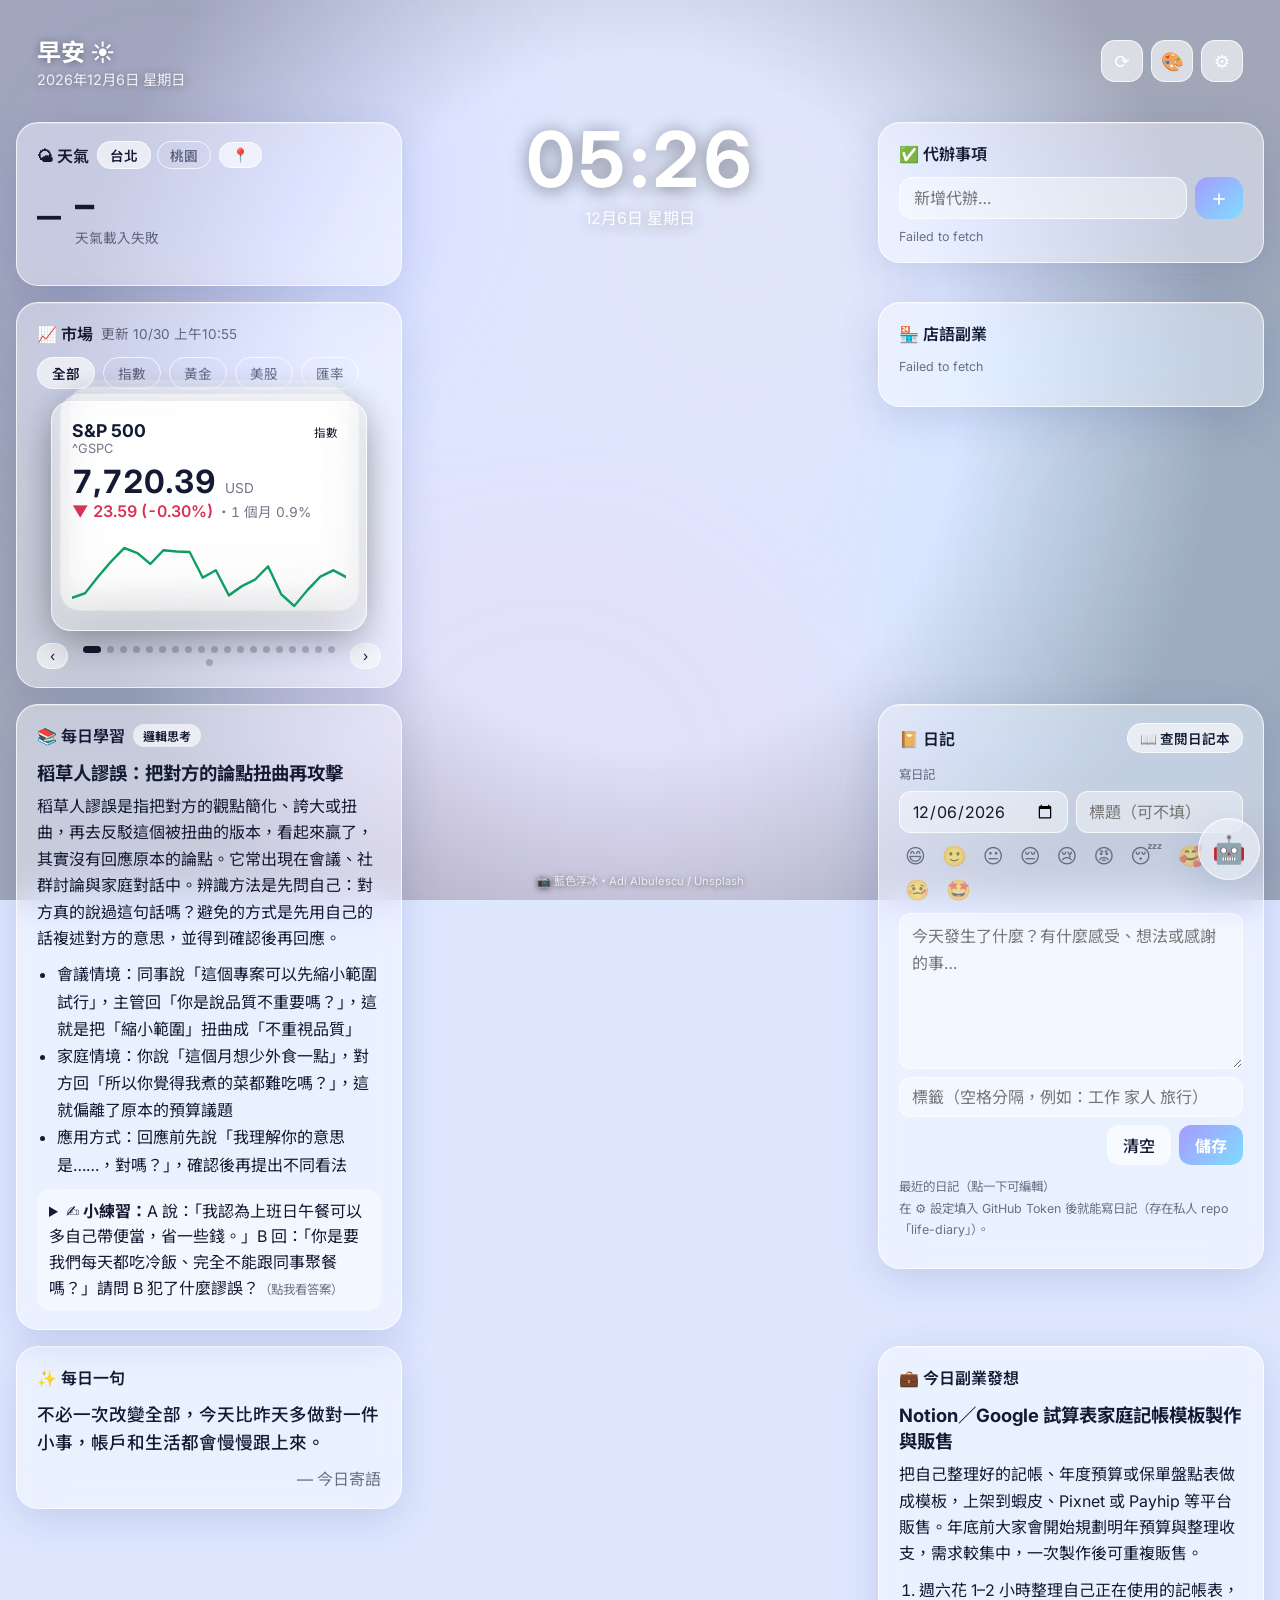
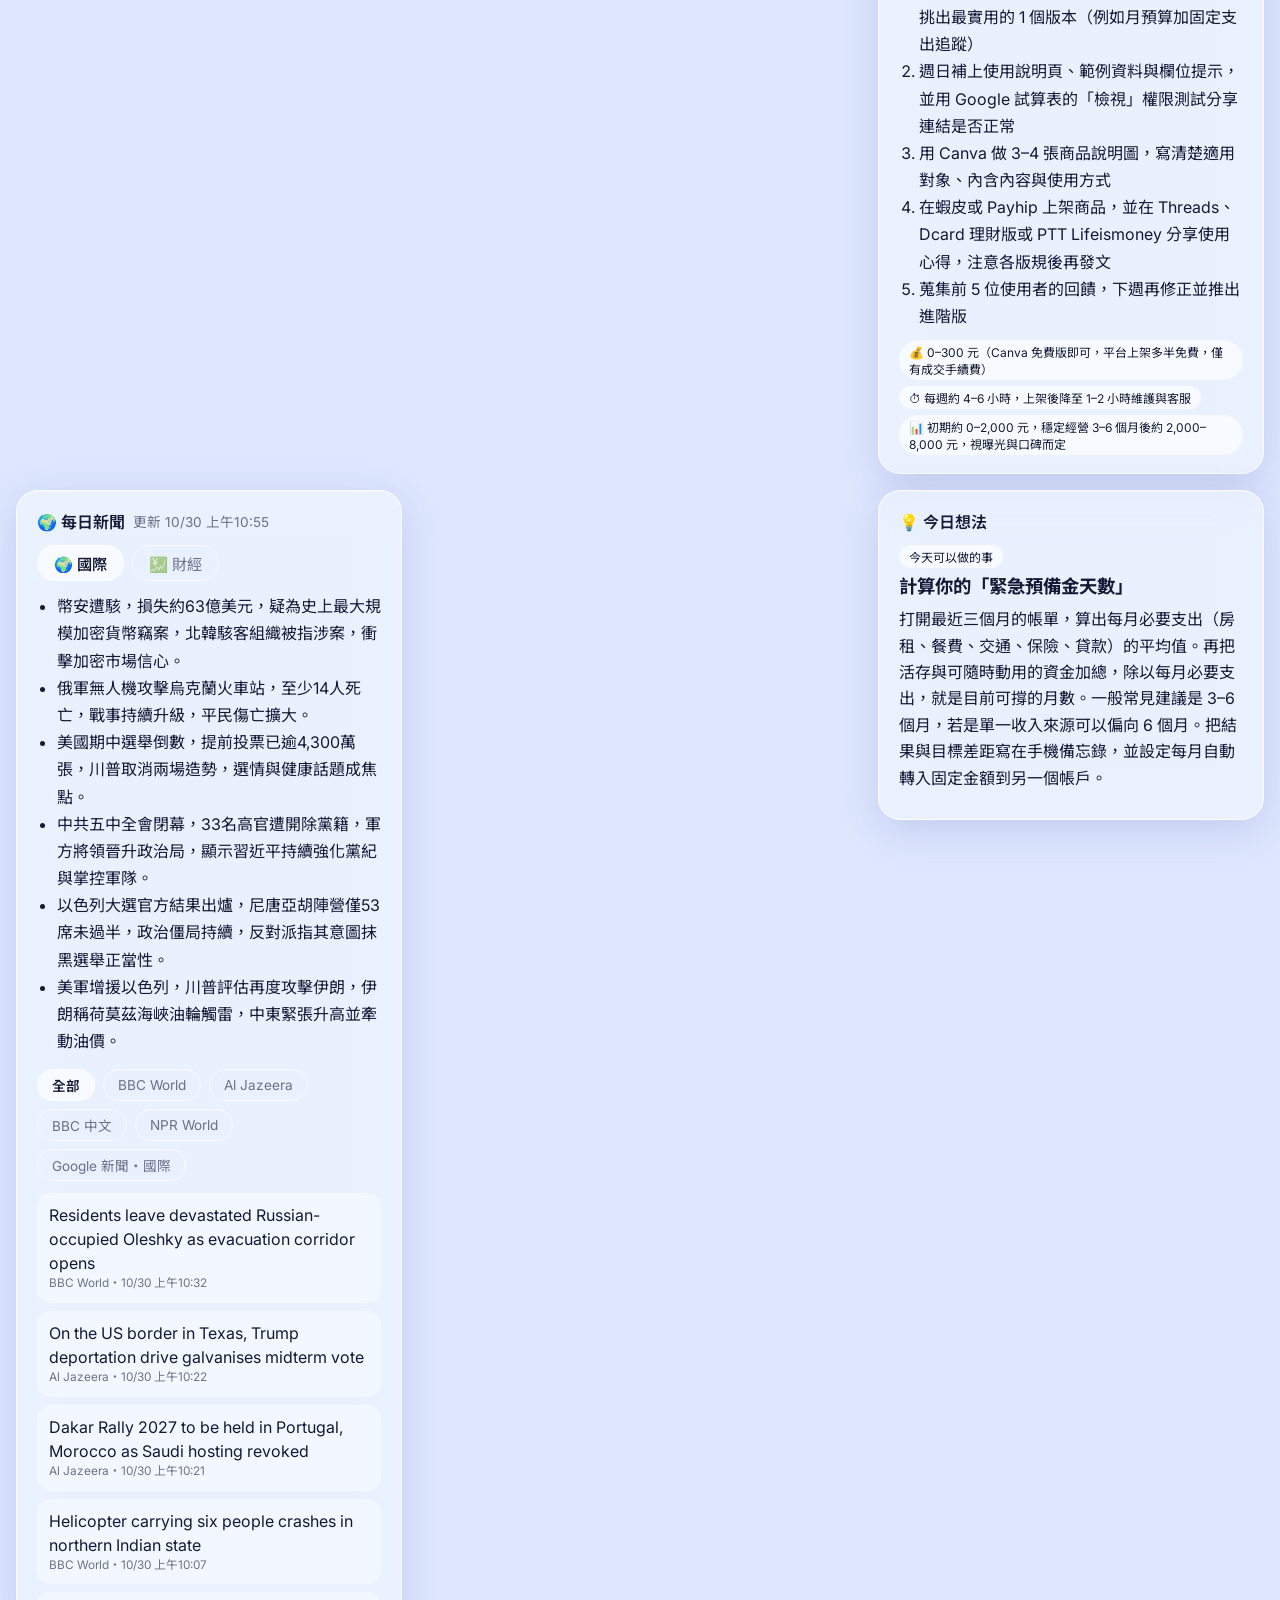
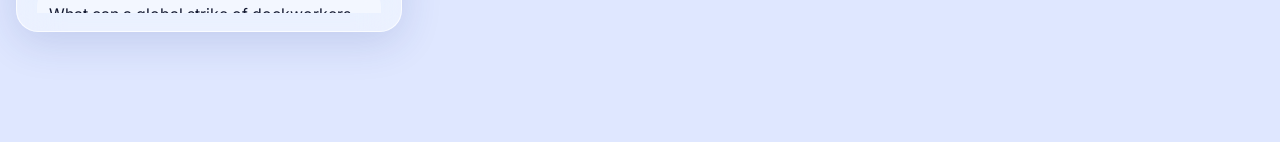
==== commit 883cff0f: "電腦與平板同步：外觀、AI 對話、偏好存到 life-diary/sync，新增設定碼複製金鑰 Co-Authored-By: Claude Opus 5.5 <noreply@anthropic.c" ====
--- a/index.html
+++ b/index.html
@@ -195,7 +195,20 @@
   <dialog class="glass settings" id="settings">
     <form method="dialog" id="settingsForm">
       <h2>設定</h2>
-      <p class="muted small">金鑰只存在這台裝置的瀏覽器（localStorage），不會上傳到 GitHub。請只在自己的裝置上使用。</p>
+      <p class="muted small">金鑰只存在這台裝置的瀏覽器，不會上傳到 GitHub。外觀、AI 對話和城市／模型偏好會自動同步到私人日記 repo 的 <code>sync/</code> 資料夾。</p>
+      <div class="sync-box">
+        <div class="p-row"><span class="small" id="syncStatus"></span><button type="button" class="chip-btn" id="syncNowBtn">立即同步</button></div>
+        <details>
+          <summary class="small">📲 把設定複製到另一台裝置（設定碼）</summary>
+          <p class="muted small">在已設定好的裝置按「複製設定碼」，傳到新裝置後貼到下面再按「套用」，金鑰和 repo 設定就會一起帶過去。</p>
+          <textarea id="codeBox" rows="2" placeholder="在這裡貼上設定碼（LD1.…）" autocomplete="off" spellcheck="false"></textarea>
+          <div class="row code-row">
+            <button type="button" class="ghost" id="copyCodeBtn">複製設定碼</button>
+            <button type="button" id="applyCodeBtn">套用</button>
+          </div>
+          <p class="small" id="codeMsg"></p>
+        </details>
+      </div>
       <label>Anthropic API Key（AI 助手用）
         <input type="password" name="anthropicKey" placeholder="sk-ant-…" autocomplete="off"></label>
       <label>AI 助手模型
--- a/assets/style.css
+++ b/assets/style.css
@@ -457,3 +457,17 @@
   .book-body { grid-template-columns: 1fr; overflow: auto; }
   .book-list-wrap { overflow: visible; }
 }
+
+/* 手機：AI 按鈕縮小、靠邊，不擋內容 */
+@media (max-width: 640px) {
+  .fab { width: 48px; height: 48px; right: 12px; bottom: 12px; font-size: 1.35rem; opacity: .9; }
+  .chat { bottom: 70px; right: 12px; }
+}
+
+/* 同步 */
+.sync-box { margin-top: 10px; padding: 10px 12px; border-radius: 12px; background: var(--glass-strong); }
+.sync-box .p-row { display: flex; align-items: center; justify-content: space-between; gap: 8px; }
+.sync-box .warn { color: var(--down); }
+.sync-box summary { cursor: pointer; margin-top: 8px; }
+.sync-box textarea { width: 100%; box-sizing: border-box; margin-top: 6px; padding: 8px 10px; border-radius: 10px; border: 1px solid var(--line, rgba(255,255,255,.2)); background: var(--glass); font-family: ui-monospace, monospace; font-size: .75rem; resize: vertical; }
+.sync-box .code-row { margin-top: 8px; }
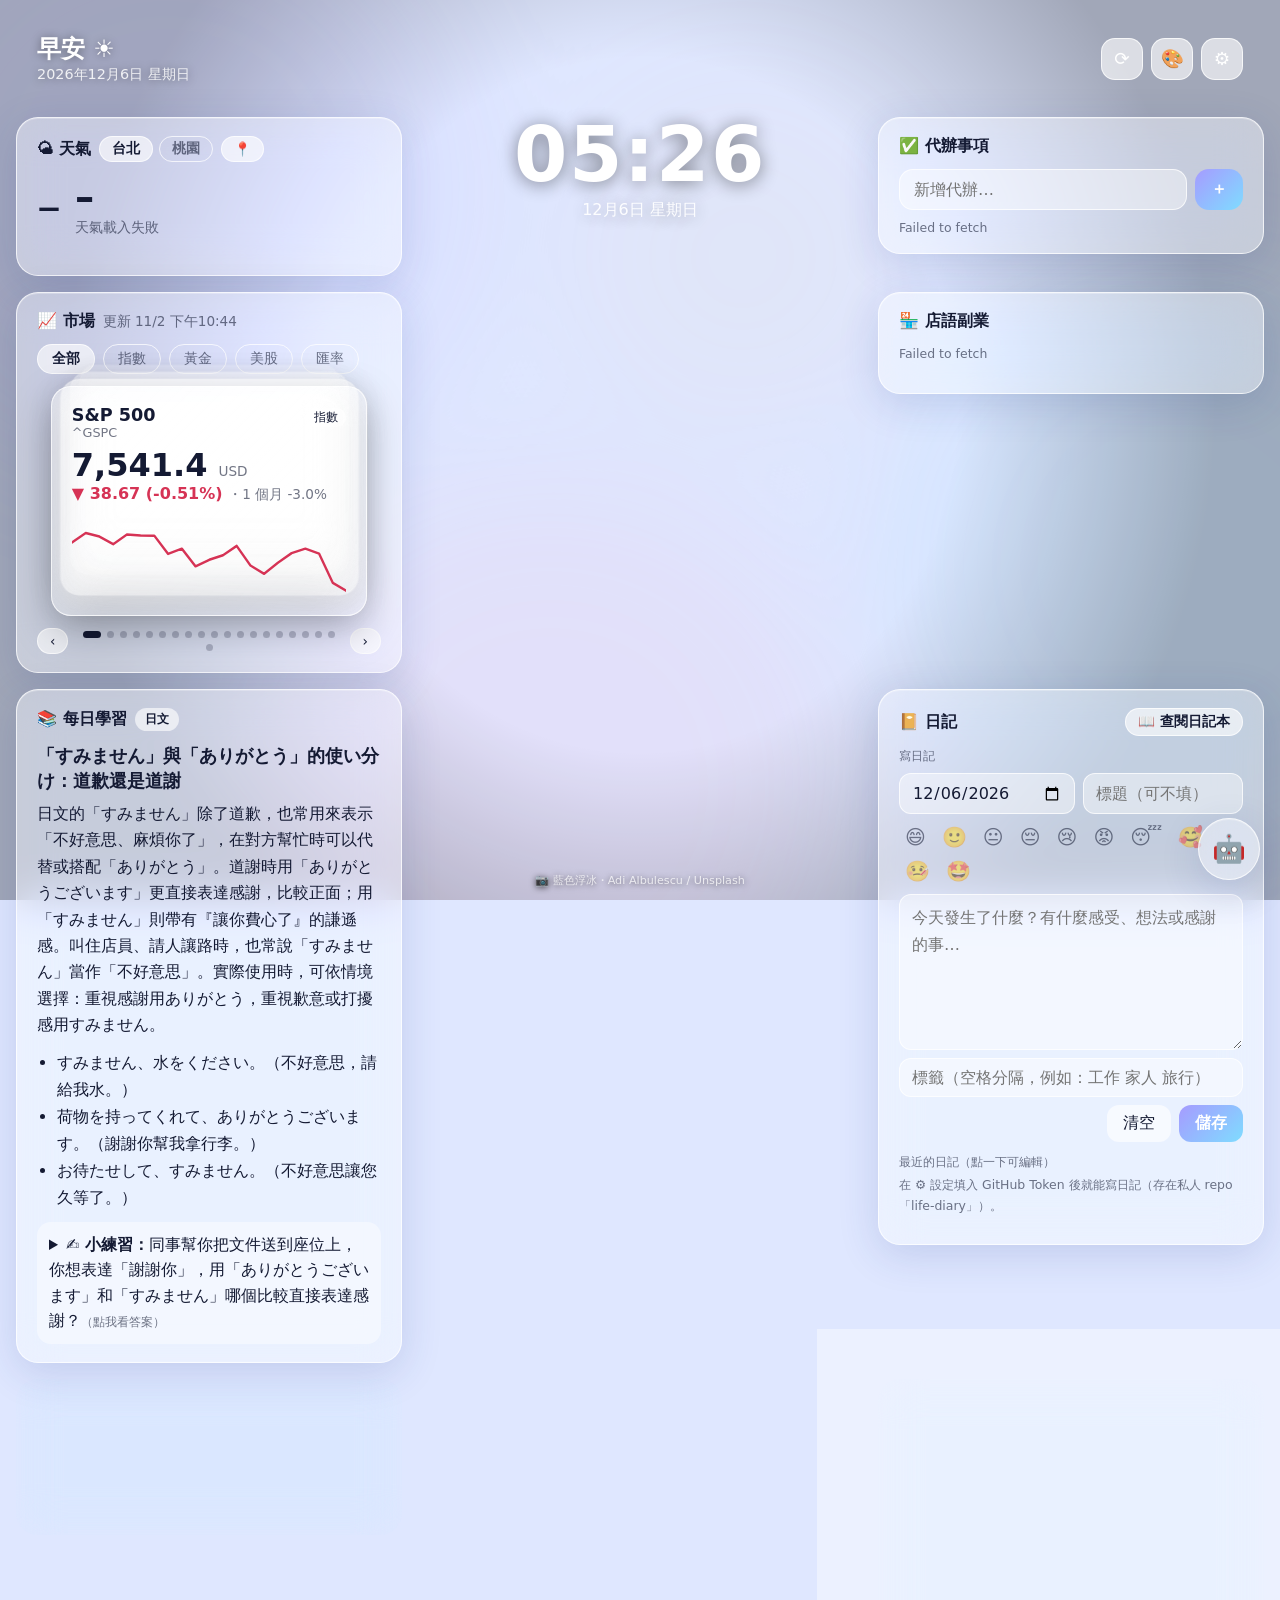
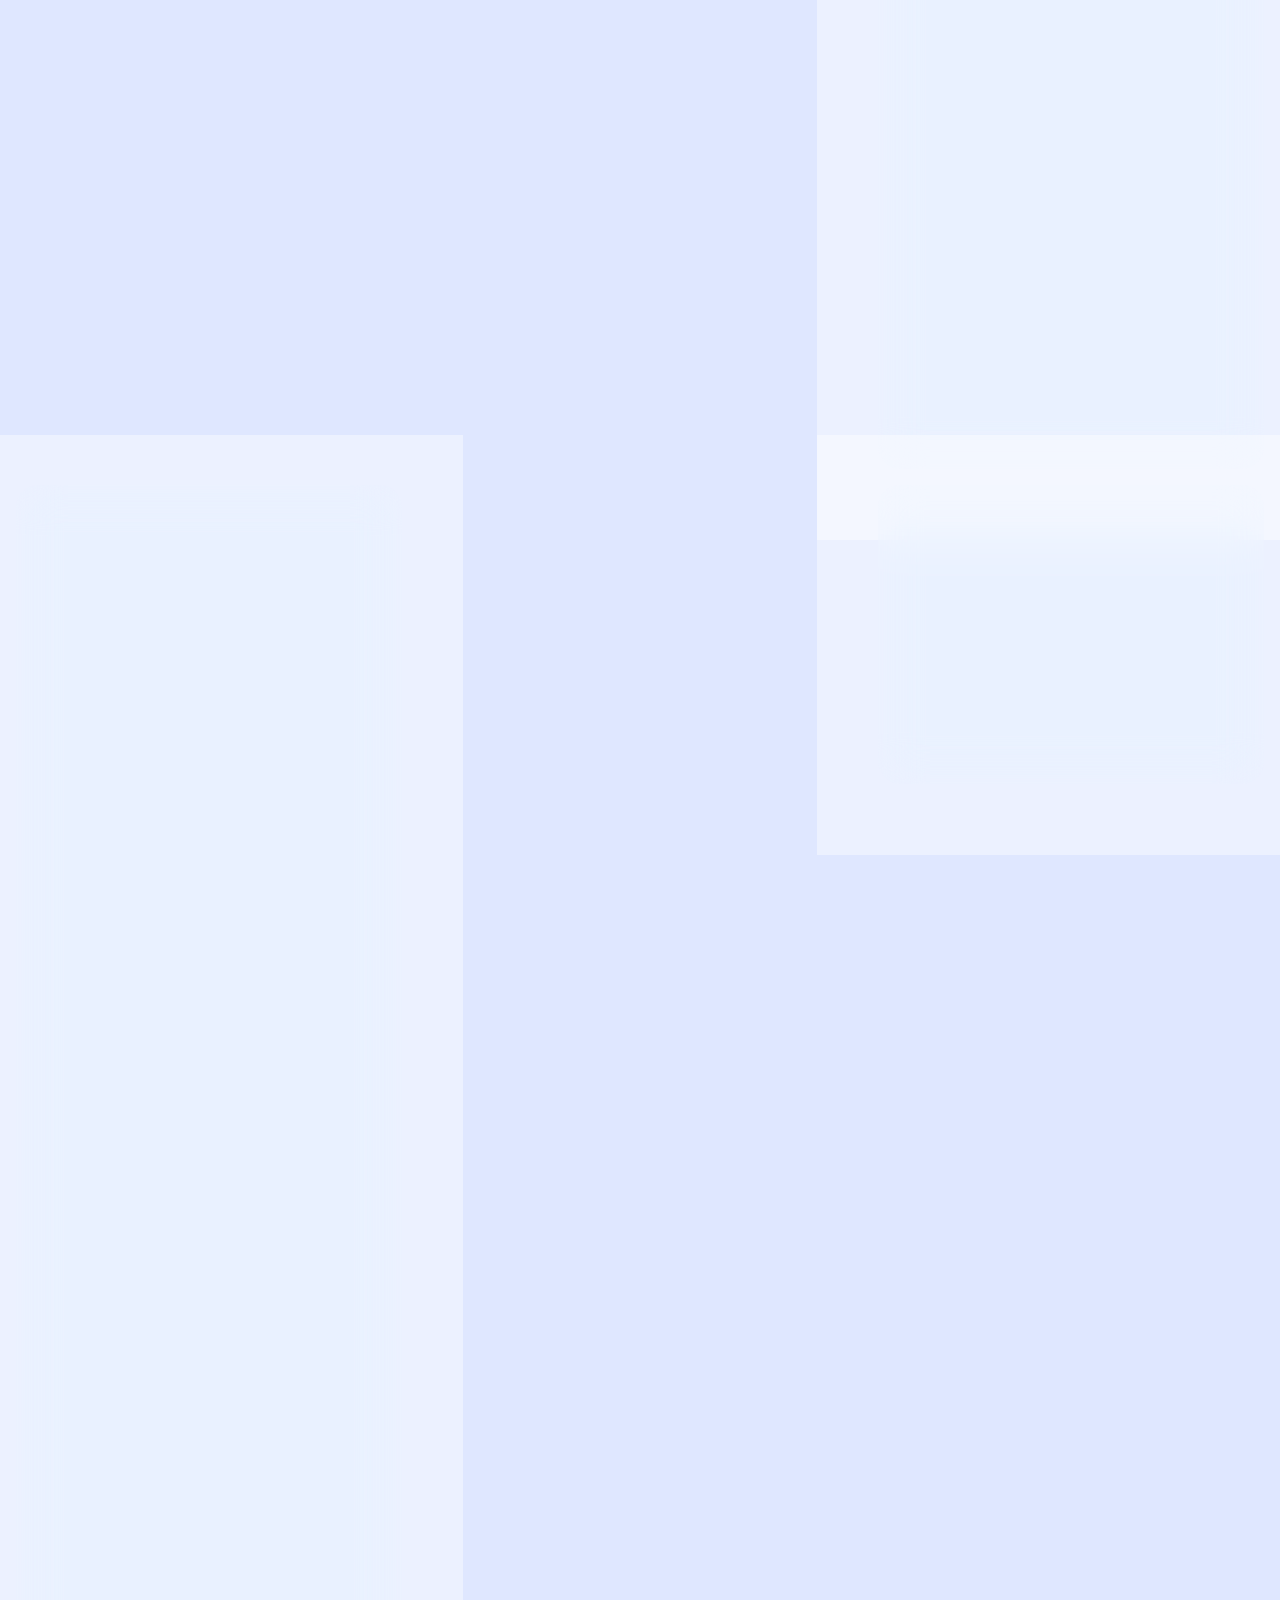
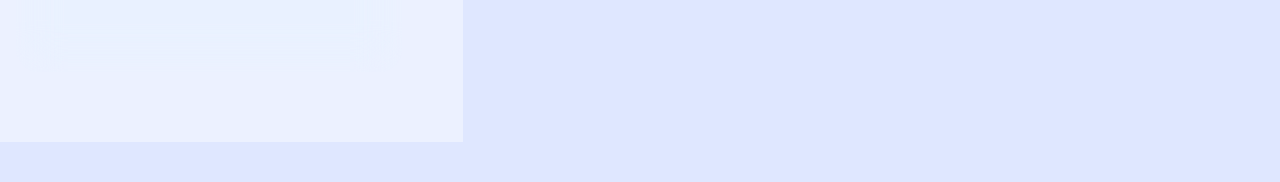
==== commit 4e4961c1: "安全修正：AI 回覆跳脫、工具確認、CSP 與設定說明 - chat.js md()：完整跳脫 & < > " '，網址只允許 http(s) 且排除引號、角括號與 HTML 實體，連結加 noope" ====
--- a/index.html
+++ b/index.html
@@ -2,6 +2,10 @@
 <html lang="zh-Hant">
 <head>
   <meta charset="utf-8">
+  <!-- 內容安全政策：只允許本站與用到的外部來源。
+       script-src 的 sha256 對應本頁兩段內嵌 <script> 和「重新載入」按鈕的 onclick；改了那些程式碼就要重算雜湊，否則會被擋。
+       新增外部資料來源時，記得加進 connect-src / img-src。 -->
+  <meta http-equiv="Content-Security-Policy" content="default-src 'self'; script-src 'self' https://cdn.jsdelivr.net 'sha256-5VlcQgszF0L5PlSy+7dJCmLEuSaRqM106WEd3qG2uZg=' 'sha256-9EOFYjbT11ieOPCTxqjIQCiny/iDg+63qtysvfCDTGU=' 'unsafe-hashes' 'sha256-9gOBGqEQINNDuds+tkXbNzih6klbz+KeCyxEj4KRLeM='; style-src 'self' 'unsafe-inline' https://fonts.googleapis.com; font-src 'self' https://fonts.gstatic.com; img-src 'self' data: https://images.unsplash.com; connect-src 'self' https://api.github.com https://raw.githubusercontent.com https://api.anthropic.com https://api.open-meteo.com https://geocoding-api.open-meteo.com https://cdn.jsdelivr.net; manifest-src 'self'; object-src 'none'; base-uri 'self'; form-action 'self'">
   <meta name="viewport" content="width=device-width, initial-scale=1, viewport-fit=cover">
   <meta name="theme-color" content="#0f1630">
   <title>生活儀表板</title>
@@ -213,7 +217,7 @@
         <input type="password" name="anthropicKey" placeholder="sk-ant-…" autocomplete="off"></label>
       <label>AI 助手模型
         <select name="model" id="modelSelect"></select></label>
-      <label>GitHub Token（Fine-grained，需 life-tasks 的 Contents + Issues 讀寫權限）
+      <label>GitHub Token（Fine-grained，需 life-tasks 的 Contents + Issues 讀寫權限，以及 life-diary 的 Contents 讀寫權限）
         <input type="password" name="githubToken" placeholder="github_pat_…" autocomplete="off"></label>
       <label>GitHub 帳號
         <input name="owner"></label>
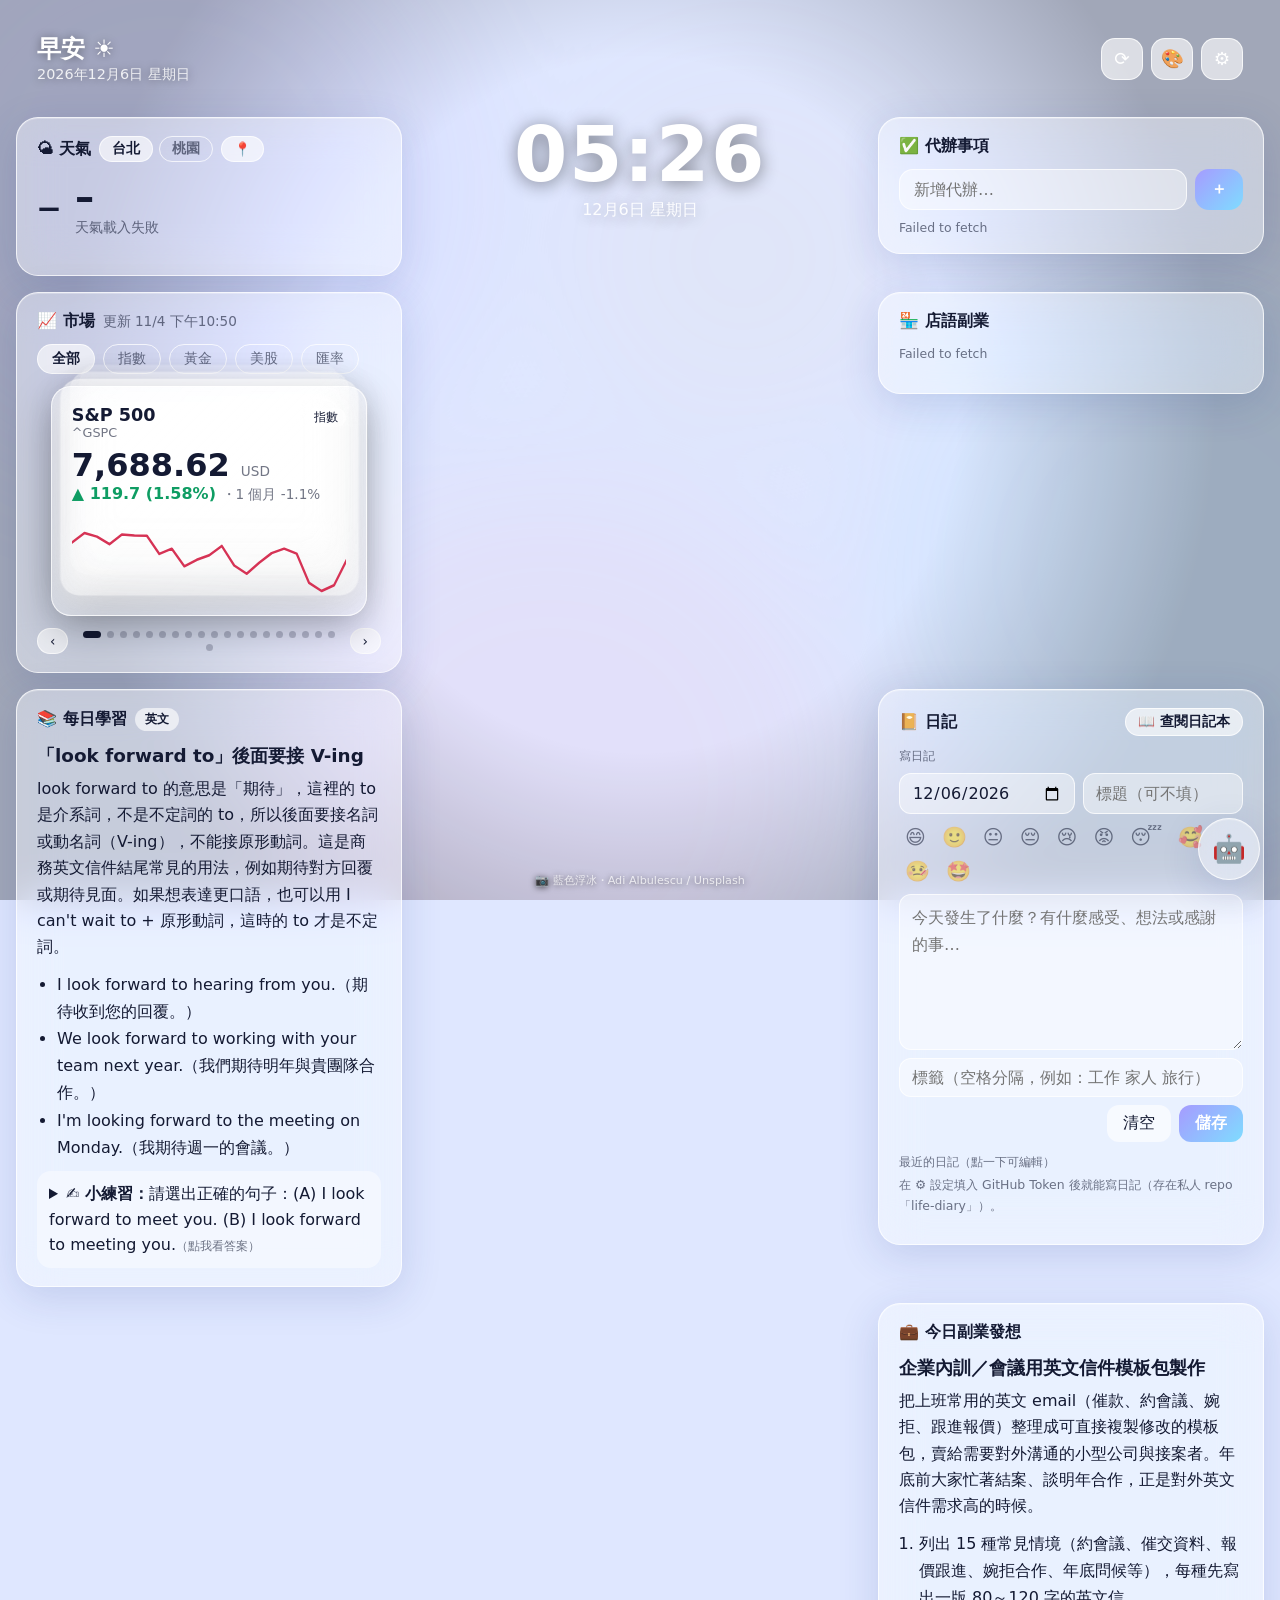
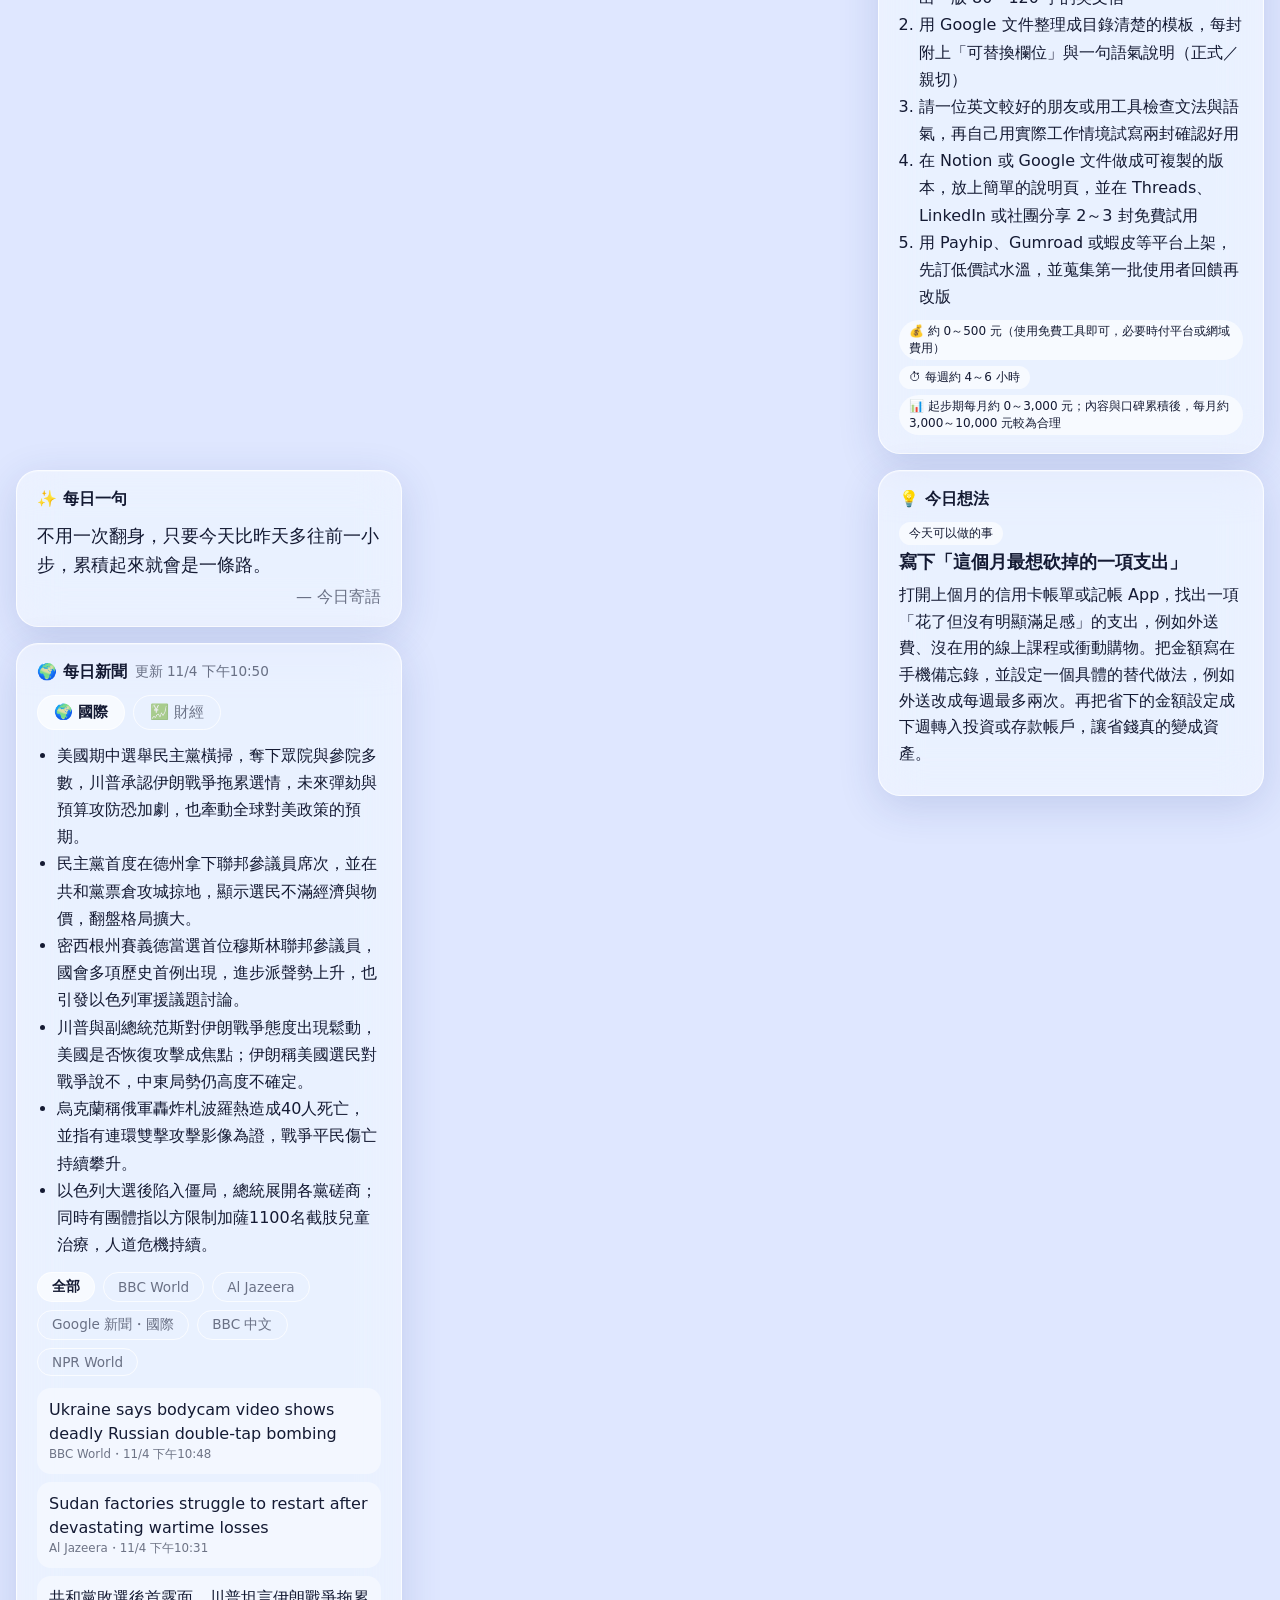
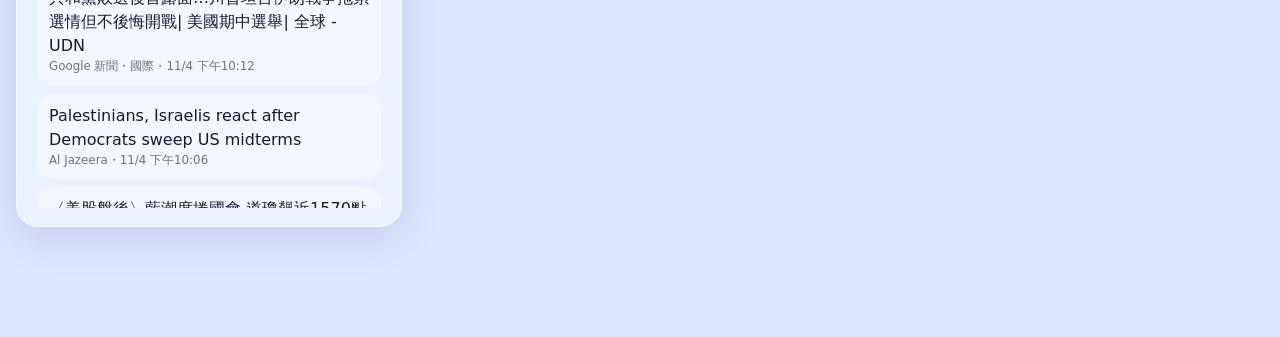
==== commit 1198d493: "新增商業頭腦・心理學每日一課 Co-Authored-By: Claude Opus 5.5 <noreply@anthropic.com> Claude-Session: https://claud" ====
--- a/index.html
+++ b/index.html
@@ -154,6 +154,23 @@
       </details>
     </section>
 
+    <!-- 商業頭腦・心理學 -->
+    <section class="card glass mind-card" id="mindCard">
+      <div class="card-title">🧠 商業頭腦・心理學</div>
+      <div class="chips" id="mindTabs">
+        <button class="active" data-k="business">💼 商業頭腦</button>
+        <button data-k="psychology">🧠 心理學</button>
+      </div>
+      <h3 id="mindTitle">–</h3>
+      <p id="mindConcept"></p>
+      <div class="mind-block"><b>📌 例子</b><p id="mindExample"></p></div>
+      <div class="mind-block"><b>✅ 今天就用</b><p id="mindApply"></p></div>
+      <details class="learn-practice" id="mindQuiz">
+        <summary><b>🤔 想一想：</b><span id="mindQ"></span><span class="muted small">（點我看參考解答）</span></summary>
+        <p id="mindA"></p>
+      </details>
+    </section>
+
     <!-- 每日想法 -->
     <section class="card glass" id="ideaCard">
       <div class="card-title">💡 今日想法</div>
--- a/assets/style.css
+++ b/assets/style.css
@@ -345,7 +345,8 @@
       "weather scene todo"
       "market  scene project"
       "learn   scene diary"
-      "quote   scene hustle"
+      "mind    scene hustle"
+      "quote   scene idea"
       "news    scene idea";
     align-items: start;
   }
@@ -359,6 +360,7 @@
   :root:not([data-layout="grid"]) .grid > .project-card { grid-area: project; }
   :root:not([data-layout="grid"]) .grid > .learn-card { grid-area: learn; }
   :root:not([data-layout="grid"]) .grid > .diary-card { grid-area: diary; }
+  :root:not([data-layout="grid"]) .grid > .mind-card { grid-area: mind; }
   :root:not([data-layout="grid"]) .grid > #ideaCard { grid-area: idea; }
   :root:not([data-layout="grid"]) .quote-card blockquote { font-size: 1.1rem; }
   :root:not([data-layout="grid"]) .mcard { inset: 0 4%; }
@@ -471,3 +473,10 @@
 .sync-box summary { cursor: pointer; margin-top: 8px; }
 .sync-box textarea { width: 100%; box-sizing: border-box; margin-top: 6px; padding: 8px 10px; border-radius: 10px; border: 1px solid var(--line, rgba(255,255,255,.2)); background: var(--glass); font-family: ui-monospace, monospace; font-size: .75rem; resize: vertical; }
 .sync-box .code-row { margin-top: 8px; }
+
+/* ===== 商業頭腦・心理學 ===== */
+.mind-block { background: var(--glass); border-radius: 14px; padding: 10px 12px; margin-bottom: 8px; }
+.mind-block b { font-size: .85rem; }
+.mind-block p { margin: 4px 0 0; }
+.mind-card[hidden] { display: none; }
+[data-hidden~="mind"] .mind-card { display: none; }
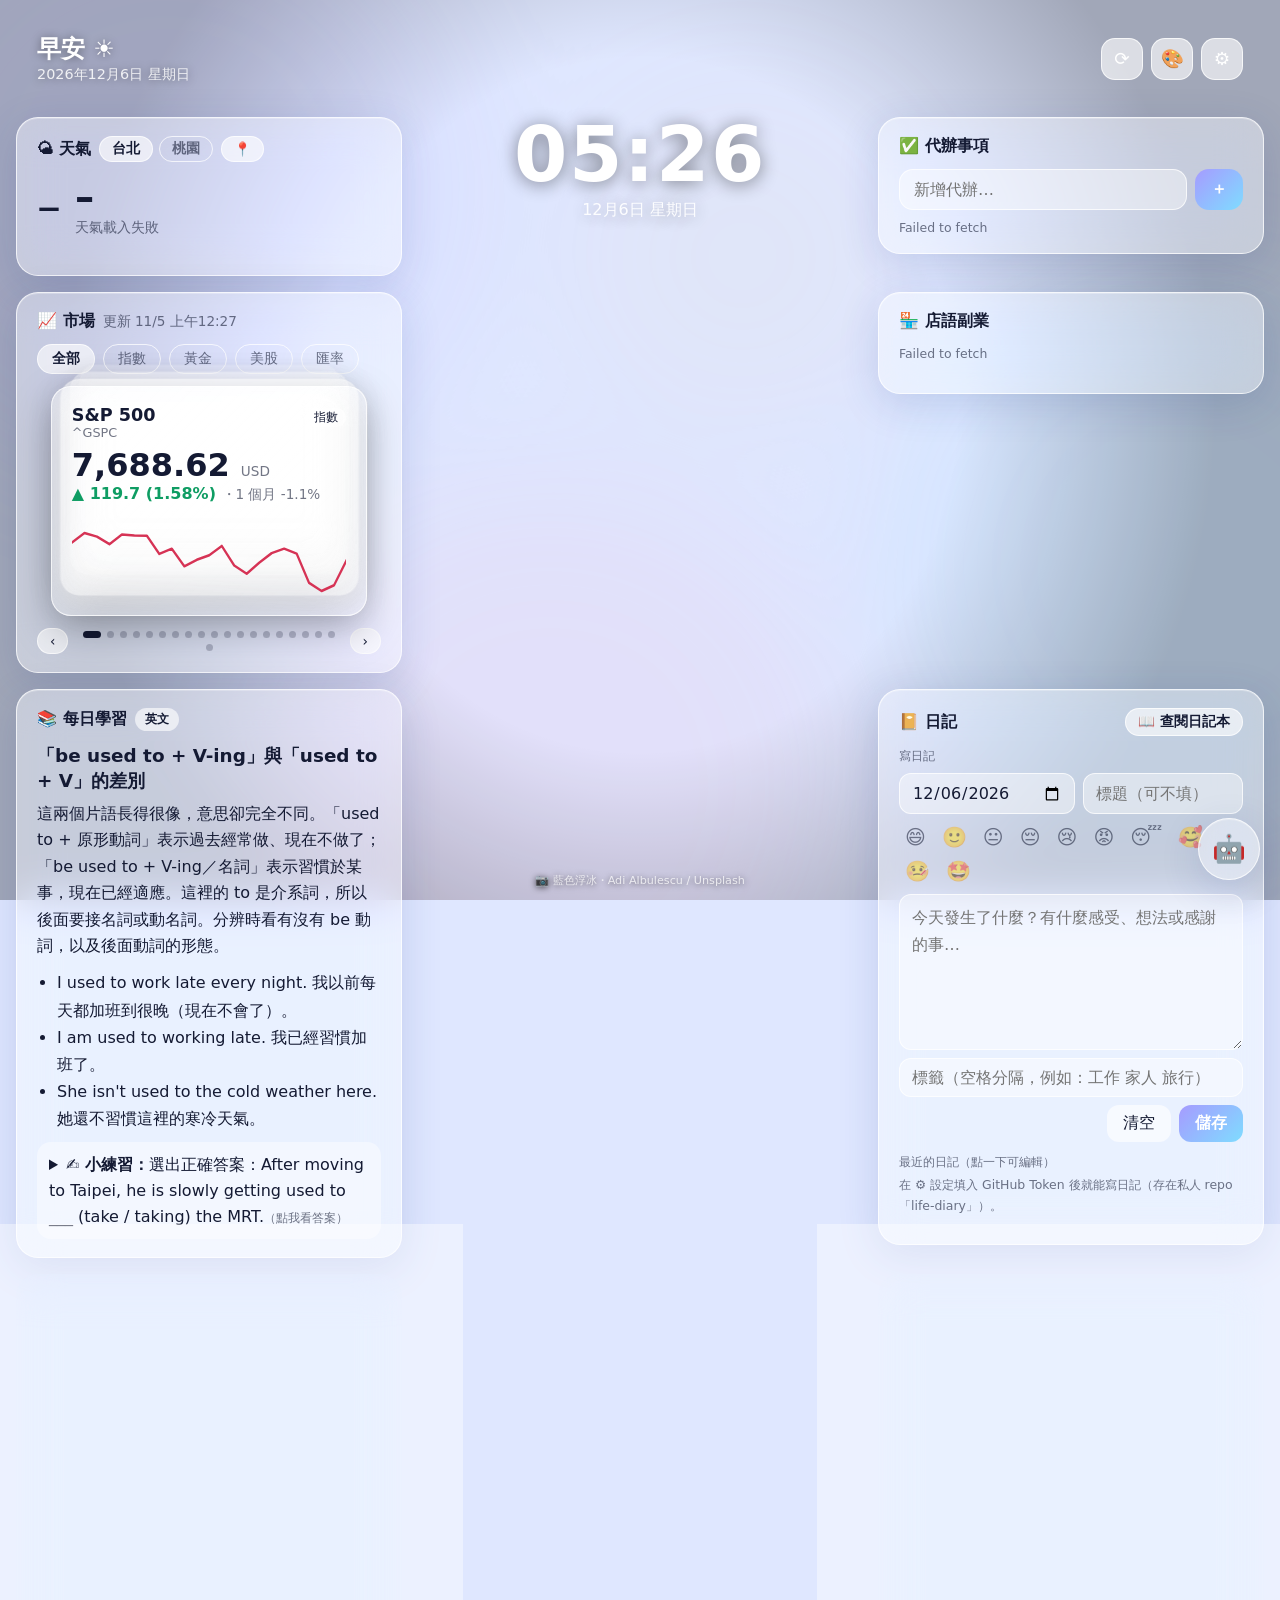
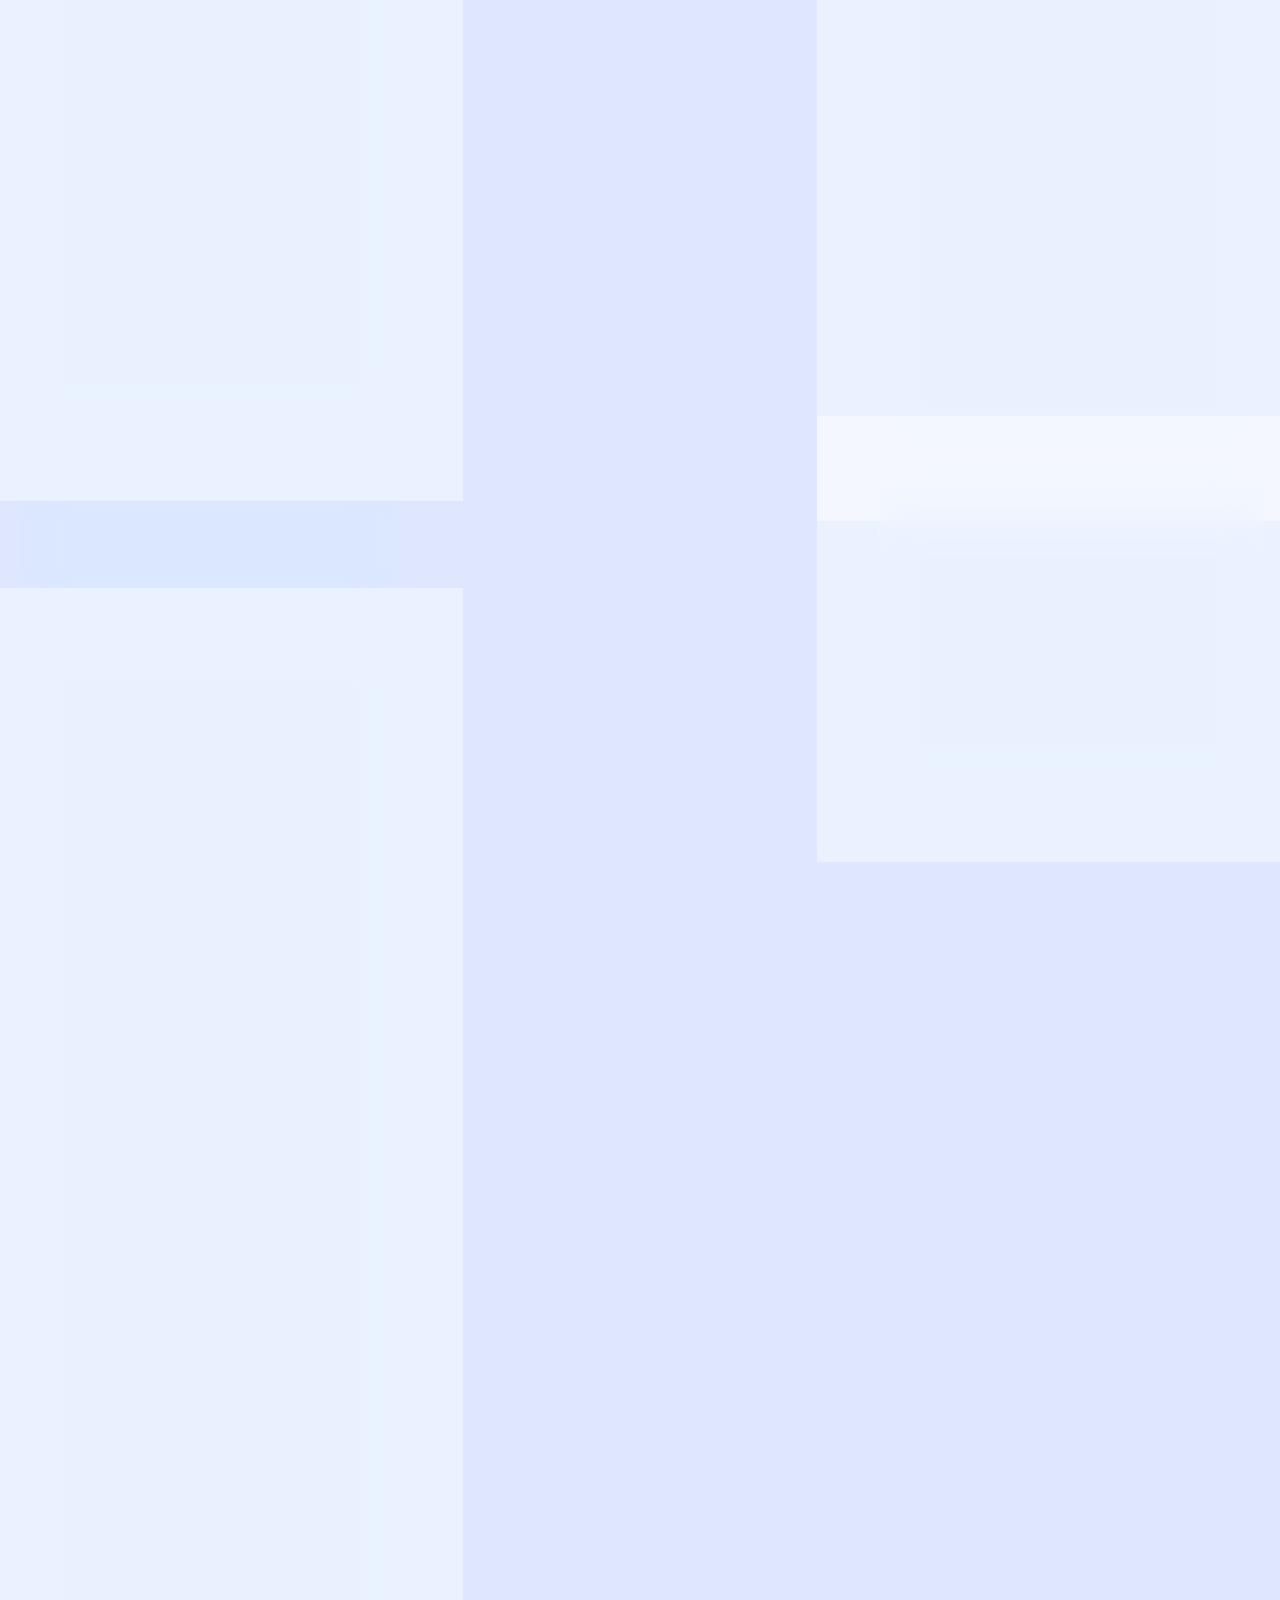
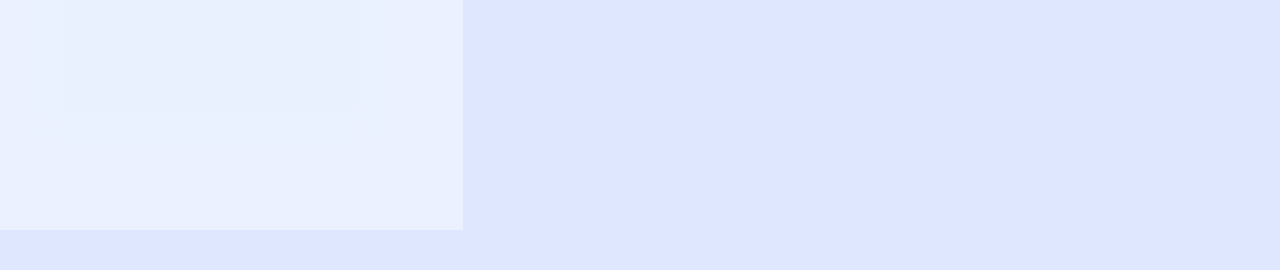
==== commit c6c53063: "商業頭腦・心理學改為每天各 3 課，可翻頁並記錄已讀 Co-Authored-By: Claude Opus 5.5 <noreply@anthropic.com> Claude-Session: h" ====
--- a/index.html
+++ b/index.html
@@ -156,10 +156,15 @@
 
     <!-- 商業頭腦・心理學 -->
     <section class="card glass mind-card" id="mindCard">
-      <div class="card-title">🧠 商業頭腦・心理學</div>
+      <div class="card-title">🧠 商業頭腦・心理學 <span class="muted" id="mindProgress"></span></div>
       <div class="chips" id="mindTabs">
         <button class="active" data-k="business">💼 商業頭腦</button>
         <button data-k="psychology">🧠 心理學</button>
+      </div>
+      <div class="mind-pager">
+        <button class="chip-btn" id="mindPrev">‹</button>
+        <span class="muted small" id="mindIdx"></span>
+        <button class="chip-btn" id="mindNext">›</button>
       </div>
       <h3 id="mindTitle">–</h3>
       <p id="mindConcept"></p>
--- a/assets/style.css
+++ b/assets/style.css
@@ -480,3 +480,10 @@
 .mind-block p { margin: 4px 0 0; }
 .mind-card[hidden] { display: none; }
 [data-hidden~="mind"] .mind-card { display: none; }
+.mind-pager { display: flex; align-items: center; gap: 10px; margin-bottom: 4px; }
+.mind-pager button:disabled { opacity: .35; cursor: default; }
+#mindIdx { display: flex; gap: 6px; }
+#mindIdx i { font-style: normal; width: 24px; height: 24px; border-radius: 50%; display: grid; place-items: center; cursor: pointer;
+  border: 1px solid var(--border); font-size: .75rem; }
+#mindIdx i.read { background: var(--glass); }
+#mindIdx i.on { background: var(--glass-strong); color: var(--text); font-weight: 700; border-color: var(--text); }
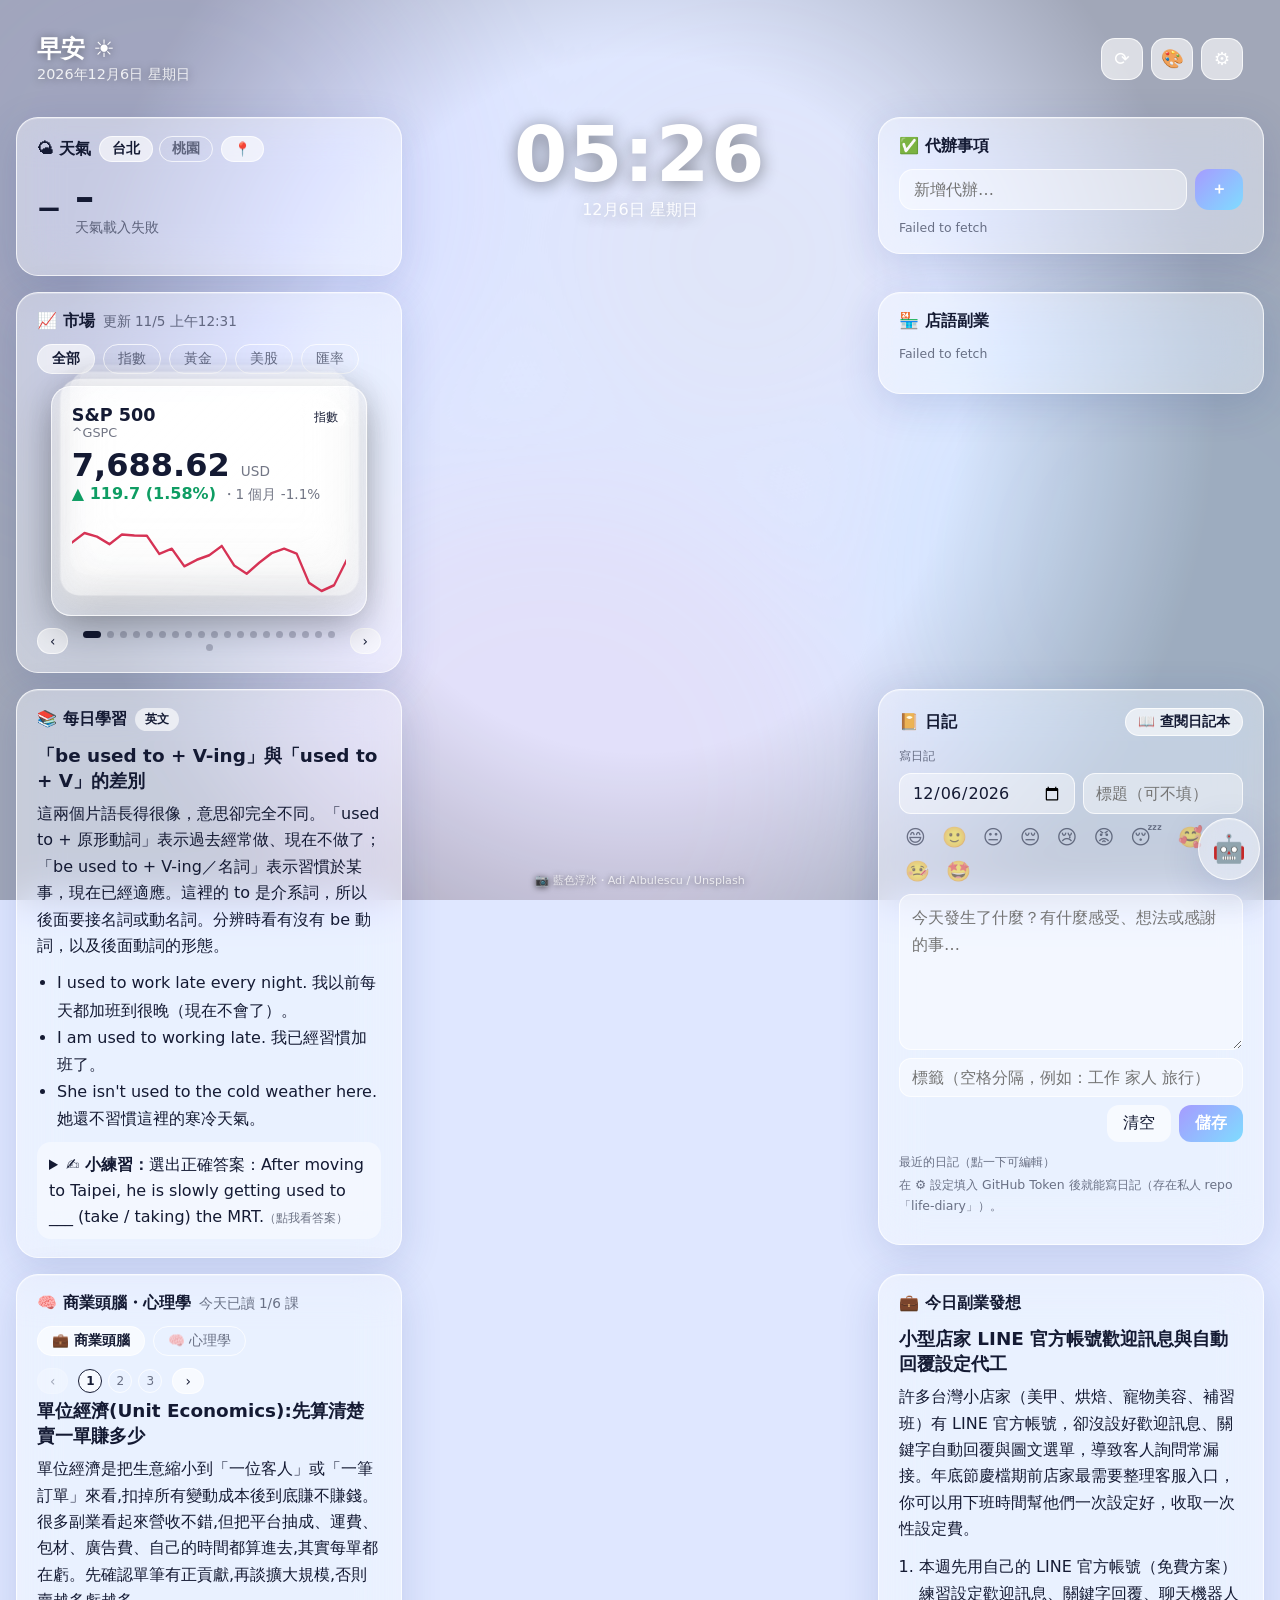
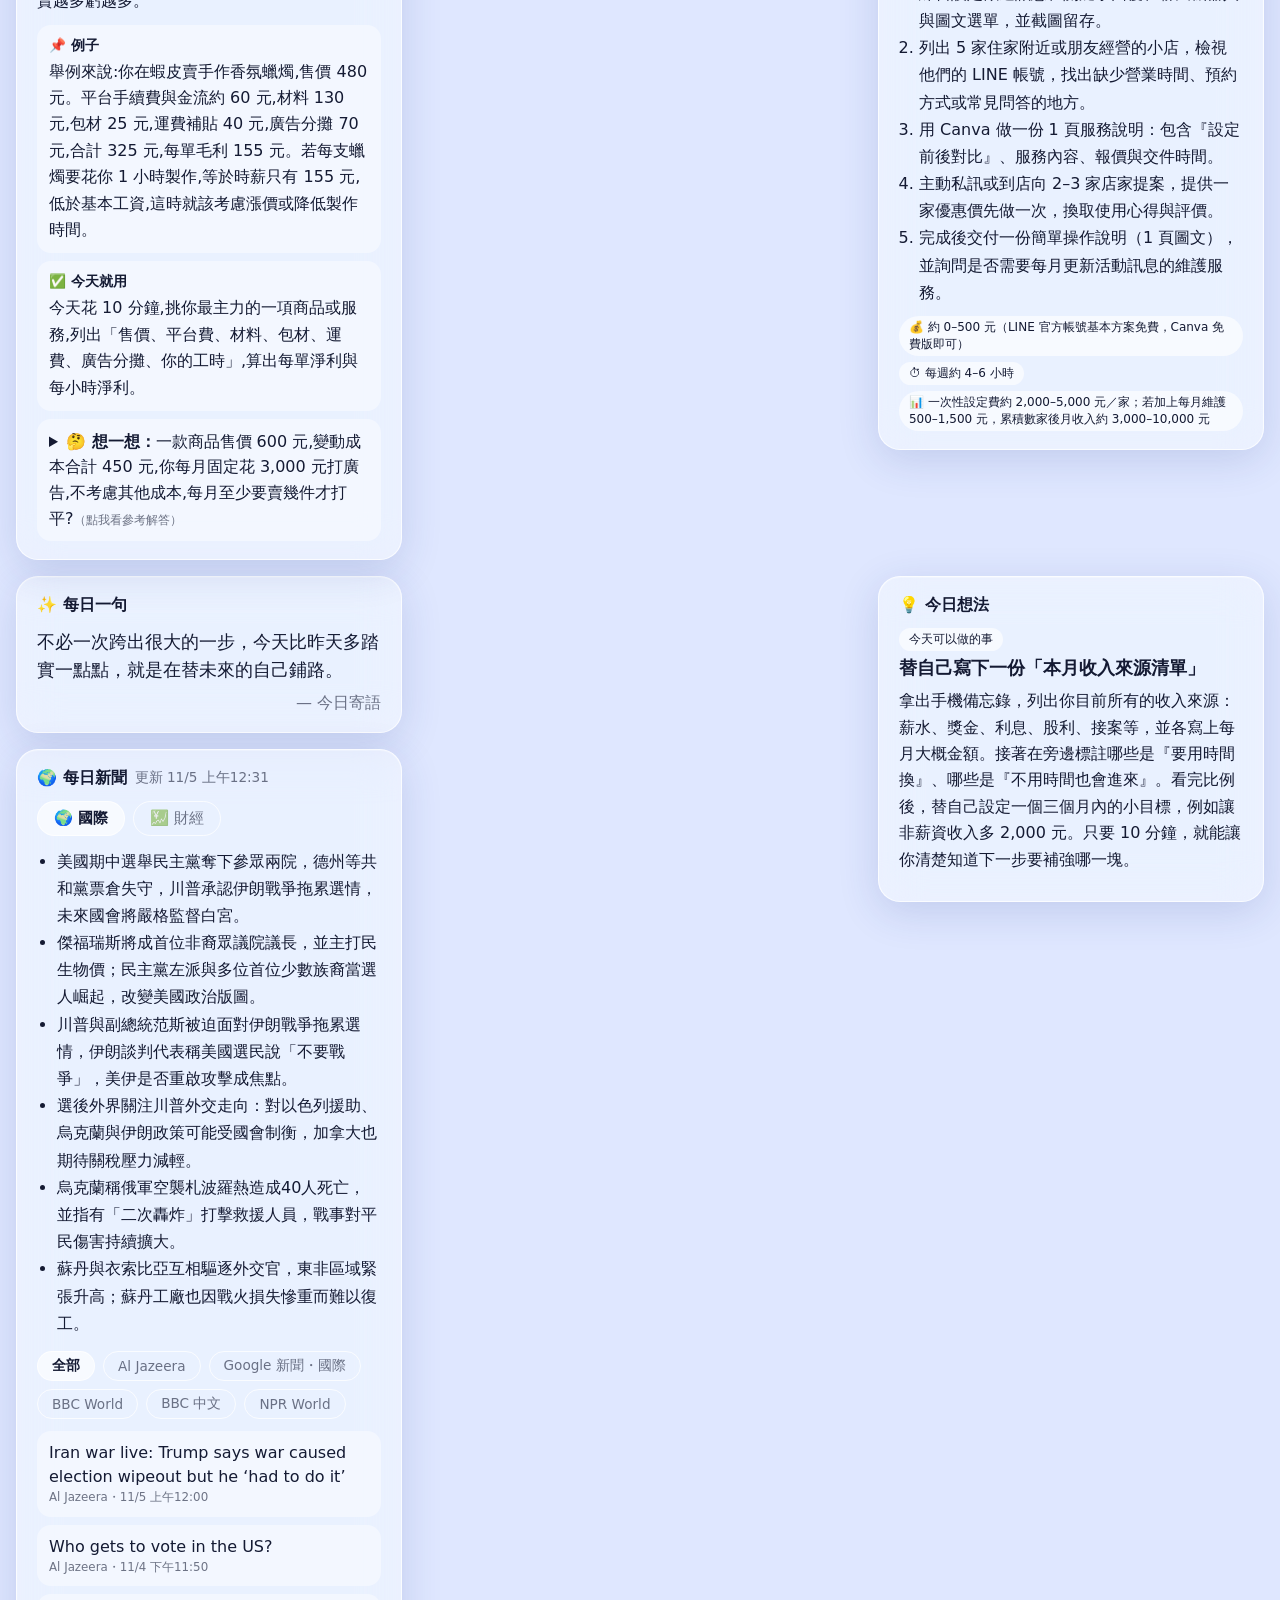
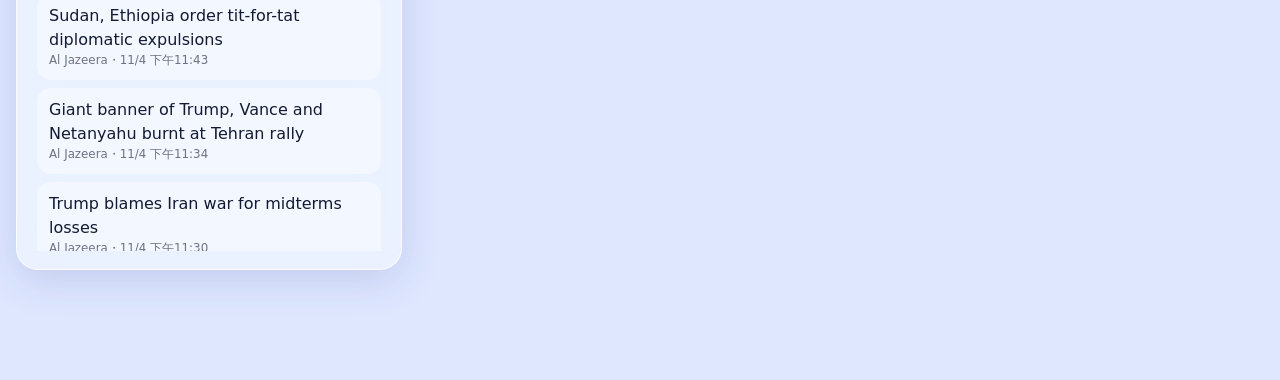
==== commit ccedbdc2: "加入 service worker：每次開啟都抓最新檔案，避免更新後還看到舊版 Co-Authored-By: Claude Opus 5.5 <noreply@anthropic.com> Clau" ====
--- a/index.html
+++ b/index.html
@@ -309,6 +309,7 @@
     // 主程式沒有在 6 秒內啟動（多半是瀏覽器快取了舊檔案），就顯示重新載入提示
     setTimeout(() => { if (!window.__appReady) document.getElementById("reloadBanner").hidden = false; }, 6000);
   </script>
+  <script src="assets/sw-register.js"></script>
   <script type="module" src="assets/app.js"></script>
 </body>
 </html>
